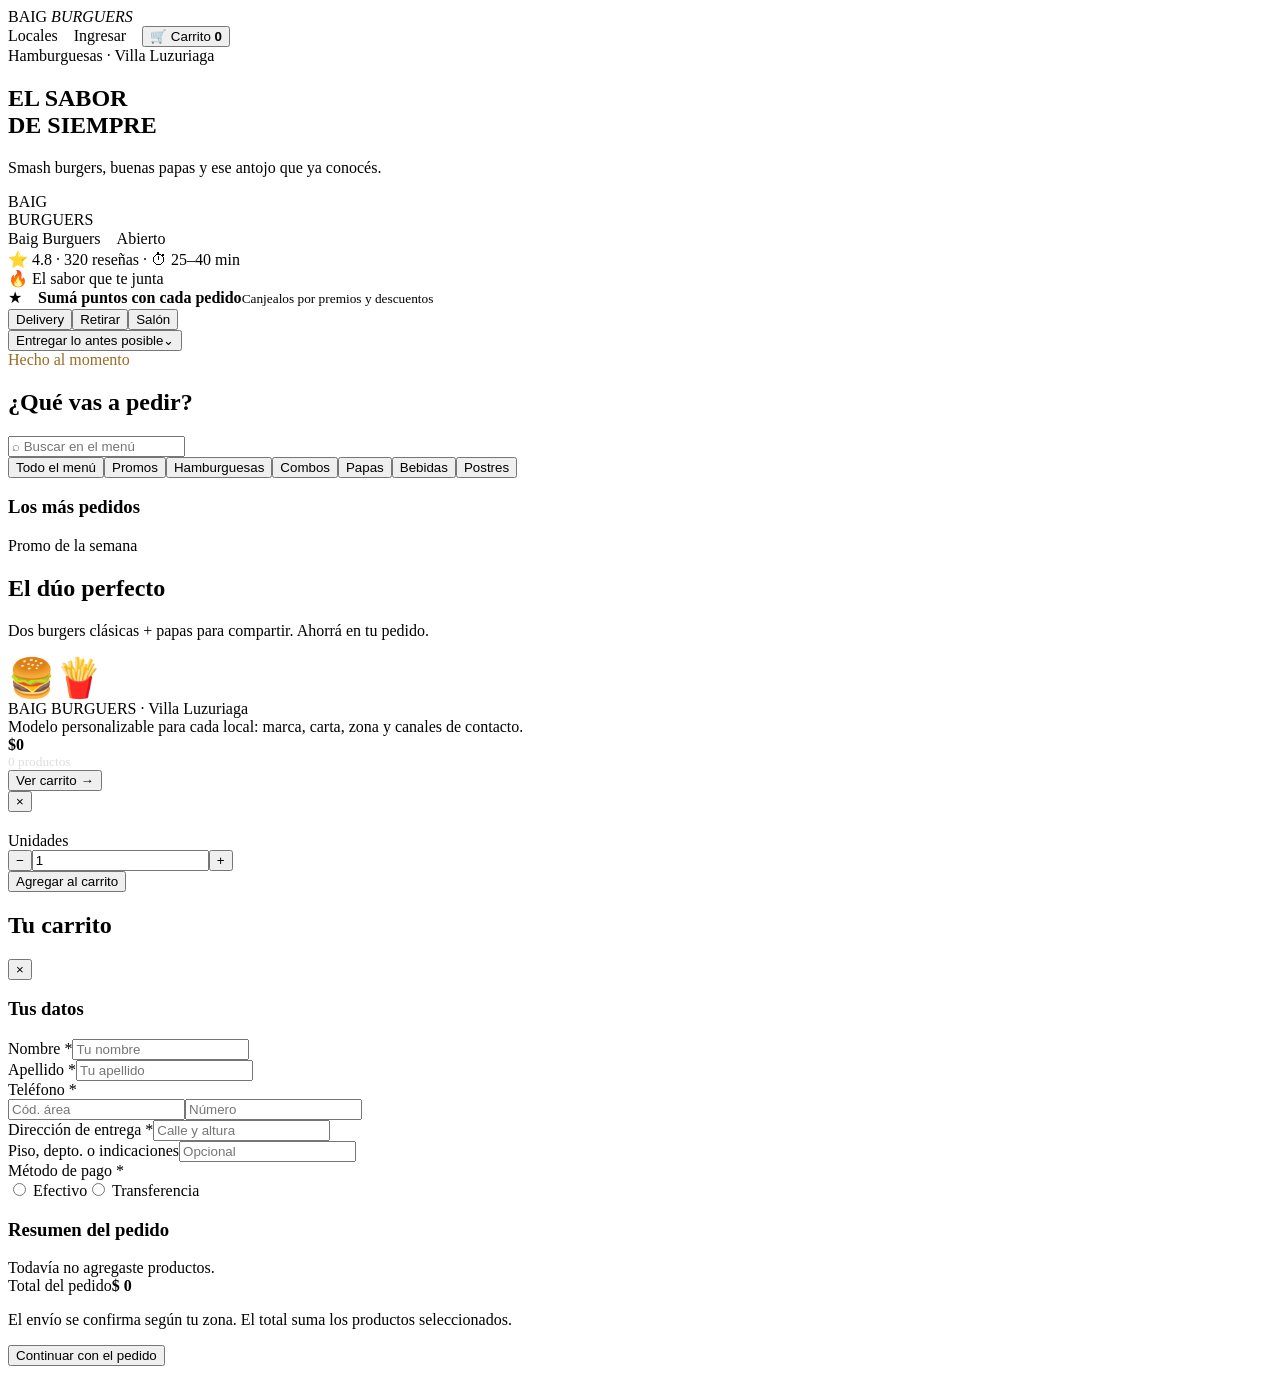
==== docs/index.html @ f7dd4c66 "Rename index.html to docs/index.html" ====
<!doctype html><html lang="es"><head><meta charset="utf-8"><meta name="viewport" content="width=device-width,initial-scale=1"><meta name="theme-color" content="#181611"><meta name="description" content="Pedí hamburguesas, combos y más en Baig Burguers."><title>Baig Burguers | Ped&#237; online</title><link rel="stylesheet" href="styles.css"><script src="java.js" defer></script></head><body><header><div class="logo">BAIG <i>BURGUERS</i></div><div class="headActions"><span>Locales</span>　<span>Ingresar</span>　<button id="cartOpen">🛒 Carrito <b id="headCount">0</b></button></div></header><main class="shell"><section class="banner"><div><div class="eyebrow">Hamburguesas · Villa Luzuriaga</div><h1>EL SABOR<br>DE SIEMPRE</h1><p>Smash burgers, buenas papas y ese antojo que ya conocés.</p></div></section><section class="intro"><div class="identity"><div class="badge">BAIG<br>BURGUERS</div><div><div class="name">Baig Burguers　<span class="open">Abierto</span></div><div class="sub">⭐ 4.8 · 320 reseñas · ⏱ 25–40 min</div><div class="sub">🔥 El sabor que te junta</div></div></div><div class="loyalty">★　<b>Sumá puntos con cada pedido</b><small>Canjealos por premios y descuentos</small></div></section><section class="modes" id="modes"><button class="sel" data-mode="Delivery">Delivery</button><button data-mode="Retirar">Retirar</button><button data-mode="Salón">Salón</button></section><div class="schedule"><button onclick="notice('Podés programar el pedido para más tarde')">Entregar lo antes posible⌄</button></div><section class="title"><div><div class="eyebrow" style="color:#9a6b20">Hecho al momento</div><h2>¿Qué vas a pedir?</h2></div><input class="search" id="q" placeholder="⌕ Buscar en el menú"></section><nav class="chips" id="chips"><button class="sel" data-cat="Todos">Todo el menú</button><button data-cat="Promos">Promos</button><button data-cat="Hamburguesas">Hamburguesas</button><button data-cat="Combos">Combos</button><button data-cat="Papas">Papas</button><button data-cat="Bebidas">Bebidas</button><button data-cat="Postres">Postres</button></nav><h3 id="label">Los más pedidos</h3><section class="grid" id="grid"></section><section class="promo"><div><div class="eyebrow">Promo de la semana</div><h2>El dúo perfecto</h2><p>Dos burgers clásicas + papas para compartir. Ahorrá en tu pedido.</p></div><div style="font-size:38px">🍔🍟</div></section><footer class="foot">BAIG BURGUERS · Villa Luzuriaga<br>Modelo personalizable para cada local: marca, carta, zona y canales de contacto.</footer></main><aside class="cart" id="cart"><div><b id="total">$0</b><small id="count" style="display:block;color:#ddd">0 productos</small></div><button id="cartBarOpen">Ver carrito →</button></aside><div class="productModal" id="productModal"><article class="productDialog" role="dialog" aria-modal="true" aria-labelledby="detailName"><button class="closeProduct" id="closeProduct" type="button" aria-label="Cerrar">×</button><img id="detailPhoto" src="" alt=""><div class="detailCopy"><div class="tag" id="detailTag"></div><h2 id="detailName"></h2><p id="detailDescription"></p><div class="detailPrice" id="detailPrice"></div><div class="fieldTitle">Unidades</div><div class="detailQty"><button id="unitMinus" type="button" aria-label="Restar una unidad">−</button><input type="number" id="unitInput" min="1" step="1" value="1" aria-label="Unidades del producto"><button id="unitPlus" type="button" aria-label="Sumar una unidad">+</button></div><div class="unitTotal" id="unitTotal"></div><button class="addProduct" id="addSelected" type="button">Agregar al carrito</button></div></article></div><div class="modal" id="cartModal"><div class="dialog"><div class="dialogHead"><h2>Tu carrito</h2><button type="button" id="closeCart" aria-label="Cerrar">×</button></div><form id="checkoutForm" class="checkout"><section class="panel"><h3>Tus datos</h3><div class="field"><label for="firstName">Nombre *</label><input id="firstName" autocomplete="given-name" required placeholder="Tu nombre"></div><div class="field"><label for="lastName">Apellido *</label><input id="lastName" autocomplete="family-name" required placeholder="Tu apellido"></div><div class="field"><label>Teléfono *</label><div class="phoneSplit"><input id="area" type="tel" inputmode="tel" required aria-label="Código de área" placeholder="Cód. área"><input id="phone" type="tel" inputmode="tel" required aria-label="Número de teléfono" placeholder="Número"></div></div><div class="field" id="addressBox"><label for="address">Dirección de entrega *</label><input id="address" autocomplete="street-address" required placeholder="Calle y altura"></div><div class="field"><label for="extra">Piso, depto. o indicaciones</label><input id="extra" placeholder="Opcional"></div><div class="fieldTitle">Método de pago *</div><label class="payOption"><input type="radio" name="payment" value="Efectivo" required> Efectivo</label><label class="payOption"><input type="radio" name="payment" value="Transferencia" required> Transferencia</label><div class="aliasTransfer" id="transferAlias" hidden>Alias: <strong>brasas,burguers</strong></div></section><section class="panel"><h3>Resumen del pedido</h3><div id="summary"></div><div id="emptyCart" class="emptyCart">Todavía no agregaste productos.</div><div class="grand"><span>Total del pedido</span><b id="finalTotal">$ 0</b></div><p class="hint">El envío se confirma según tu zona. El total suma los productos seleccionados.</p><button class="submitOrder" type="submit">Continuar con el pedido</button></section></form></div></div><div class="toast" id="toast"></div></body></html>
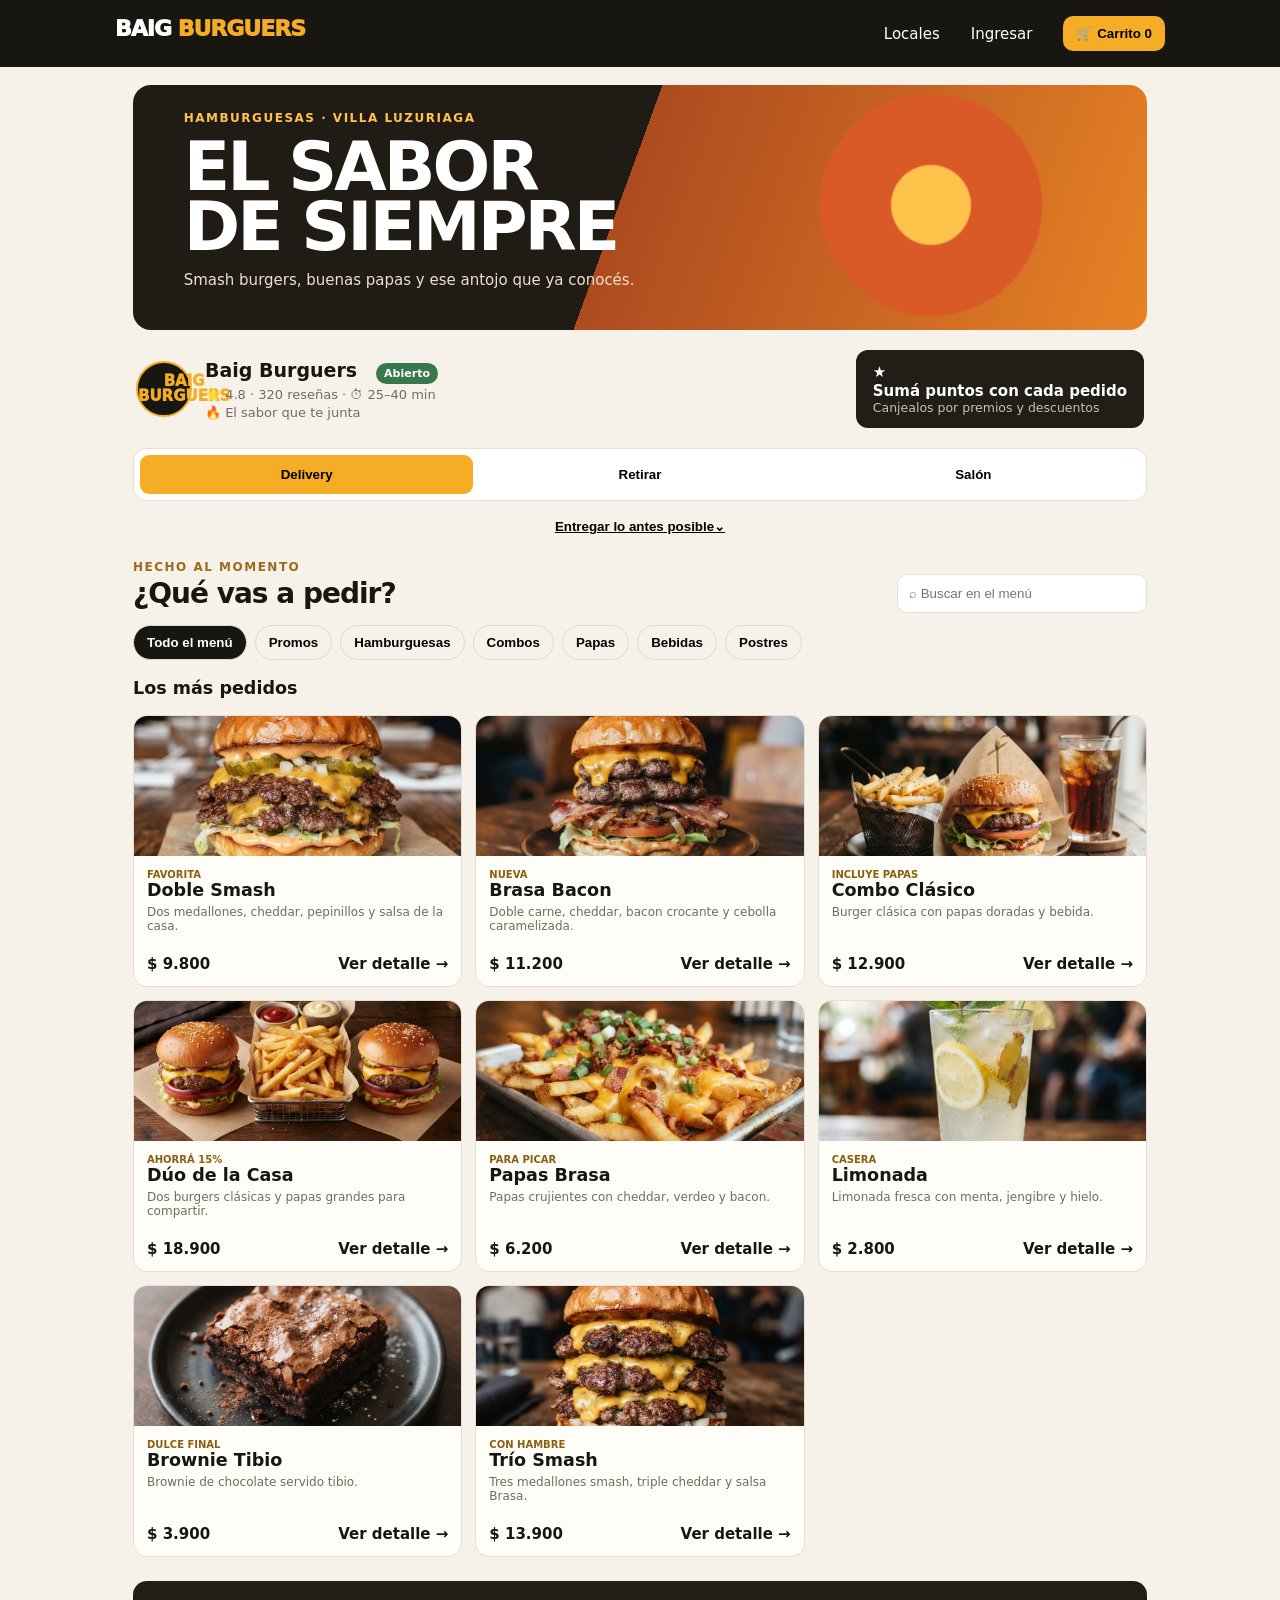
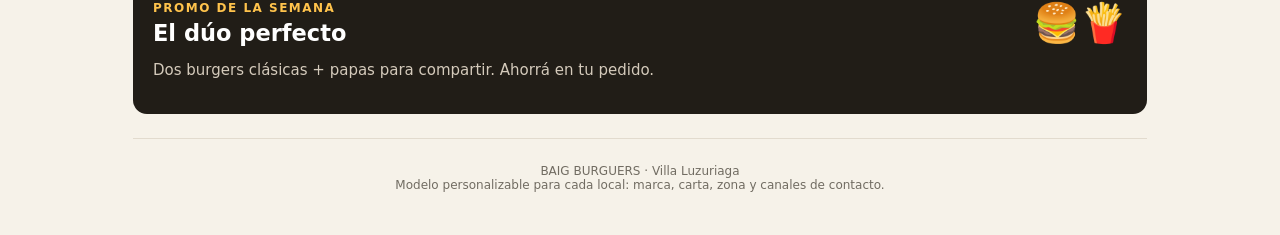
==== commit 079c0a1d: "Add files via upload" ====
--- a/docs/index.html
+++ b/docs/index.html
@@ -1 +1 @@
-<!doctype html><html lang="es"><head><meta charset="utf-8"><meta name="viewport" content="width=device-width,initial-scale=1"><meta name="theme-color" content="#181611"><meta name="description" content="Pedí hamburguesas, combos y más en Baig Burguers."><title>Baig Burguers | Ped&#237; online</title><link rel="stylesheet" href="styles.css"><script src="java.js" defer></script></head><body><header><div class="logo">BAIG <i>BURGUERS</i></div><div class="headActions"><span>Locales</span>　<span>Ingresar</span>　<button id="cartOpen">🛒 Carrito <b id="headCount">0</b></button></div></header><main class="shell"><section class="banner"><div><div class="eyebrow">Hamburguesas · Villa Luzuriaga</div><h1>EL SABOR<br>DE SIEMPRE</h1><p>Smash burgers, buenas papas y ese antojo que ya conocés.</p></div></section><section class="intro"><div class="identity"><div class="badge">BAIG<br>BURGUERS</div><div><div class="name">Baig Burguers　<span class="open">Abierto</span></div><div class="sub">⭐ 4.8 · 320 reseñas · ⏱ 25–40 min</div><div class="sub">🔥 El sabor que te junta</div></div></div><div class="loyalty">★　<b>Sumá puntos con cada pedido</b><small>Canjealos por premios y descuentos</small></div></section><section class="modes" id="modes"><button class="sel" data-mode="Delivery">Delivery</button><button data-mode="Retirar">Retirar</button><button data-mode="Salón">Salón</button></section><div class="schedule"><button onclick="notice('Podés programar el pedido para más tarde')">Entregar lo antes posible⌄</button></div><section class="title"><div><div class="eyebrow" style="color:#9a6b20">Hecho al momento</div><h2>¿Qué vas a pedir?</h2></div><input class="search" id="q" placeholder="⌕ Buscar en el menú"></section><nav class="chips" id="chips"><button class="sel" data-cat="Todos">Todo el menú</button><button data-cat="Promos">Promos</button><button data-cat="Hamburguesas">Hamburguesas</button><button data-cat="Combos">Combos</button><button data-cat="Papas">Papas</button><button data-cat="Bebidas">Bebidas</button><button data-cat="Postres">Postres</button></nav><h3 id="label">Los más pedidos</h3><section class="grid" id="grid"></section><section class="promo"><div><div class="eyebrow">Promo de la semana</div><h2>El dúo perfecto</h2><p>Dos burgers clásicas + papas para compartir. Ahorrá en tu pedido.</p></div><div style="font-size:38px">🍔🍟</div></section><footer class="foot">BAIG BURGUERS · Villa Luzuriaga<br>Modelo personalizable para cada local: marca, carta, zona y canales de contacto.</footer></main><aside class="cart" id="cart"><div><b id="total">$0</b><small id="count" style="display:block;color:#ddd">0 productos</small></div><button id="cartBarOpen">Ver carrito →</button></aside><div class="productModal" id="productModal"><article class="productDialog" role="dialog" aria-modal="true" aria-labelledby="detailName"><button class="closeProduct" id="closeProduct" type="button" aria-label="Cerrar">×</button><img id="detailPhoto" src="" alt=""><div class="detailCopy"><div class="tag" id="detailTag"></div><h2 id="detailName"></h2><p id="detailDescription"></p><div class="detailPrice" id="detailPrice"></div><div class="fieldTitle">Unidades</div><div class="detailQty"><button id="unitMinus" type="button" aria-label="Restar una unidad">−</button><input type="number" id="unitInput" min="1" step="1" value="1" aria-label="Unidades del producto"><button id="unitPlus" type="button" aria-label="Sumar una unidad">+</button></div><div class="unitTotal" id="unitTotal"></div><button class="addProduct" id="addSelected" type="button">Agregar al carrito</button></div></article></div><div class="modal" id="cartModal"><div class="dialog"><div class="dialogHead"><h2>Tu carrito</h2><button type="button" id="closeCart" aria-label="Cerrar">×</button></div><form id="checkoutForm" class="checkout"><section class="panel"><h3>Tus datos</h3><div class="field"><label for="firstName">Nombre *</label><input id="firstName" autocomplete="given-name" required placeholder="Tu nombre"></div><div class="field"><label for="lastName">Apellido *</label><input id="lastName" autocomplete="family-name" required placeholder="Tu apellido"></div><div class="field"><label>Teléfono *</label><div class="phoneSplit"><input id="area" type="tel" inputmode="tel" required aria-label="Código de área" placeholder="Cód. área"><input id="phone" type="tel" inputmode="tel" required aria-label="Número de teléfono" placeholder="Número"></div></div><div class="field" id="addressBox"><label for="address">Dirección de entrega *</label><input id="address" autocomplete="street-address" required placeholder="Calle y altura"></div><div class="field"><label for="extra">Piso, depto. o indicaciones</label><input id="extra" placeholder="Opcional"></div><div class="fieldTitle">Método de pago *</div><label class="payOption"><input type="radio" name="payment" value="Efectivo" required> Efectivo</label><label class="payOption"><input type="radio" name="payment" value="Transferencia" required> Transferencia</label><div class="aliasTransfer" id="transferAlias" hidden>Alias: <strong>brasas,burguers</strong></div></section><section class="panel"><h3>Resumen del pedido</h3><div id="summary"></div><div id="emptyCart" class="emptyCart">Todavía no agregaste productos.</div><div class="grand"><span>Total del pedido</span><b id="finalTotal">$ 0</b></div><p class="hint">El envío se confirma según tu zona. El total suma los productos seleccionados.</p><button class="submitOrder" type="submit">Continuar con el pedido</button></section></form></div></div><div class="toast" id="toast"></div></body></html>
+<!doctype html><html lang="es"><head><meta charset="utf-8"><meta name="viewport" content="width=device-width,initial-scale=1"><meta name="theme-color" content="#181611"><meta name="description" content="Pedí hamburguesas, combos y más en Baig Burguers."><title>Baig Burguers | Ped&#237; online</title><link rel="stylesheet" href="styles.css"><script src="java.js" defer></script></head><body><header><div class="logo">BAIG <i>BURGUERS</i></div><div class="headActions"><span>Locales</span>　<span>Ingresar</span>　<button id="cartOpen">🛒 Carrito <b id="headCount">0</b></button></div></header><main class="shell"><section class="banner"><div><div class="eyebrow">Hamburguesas · Villa Luzuriaga</div><h1>EL SABOR<br>DE SIEMPRE</h1><p>Smash burgers, buenas papas y ese antojo que ya conocés.</p></div></section><section class="intro"><div class="identity"><div class="badge">BAIG<br>BURGUERS</div><div><div class="name">Baig Burguers　<span class="open">Abierto</span></div><div class="sub">⭐ 4.8 · 320 reseñas · ⏱ 25–40 min</div><div class="sub">🔥 El sabor que te junta</div></div></div><div class="loyalty">★　<b>Sumá puntos con cada pedido</b><small>Canjealos por premios y descuentos</small></div></section><section class="modes" id="modes"><button class="sel" data-mode="Delivery">Delivery</button><button data-mode="Retirar">Retirar</button><button data-mode="Salón">Salón</button></section><div class="schedule"><button onclick="notice('Podés programar el pedido para más tarde')">Entregar lo antes posible⌄</button></div><section class="title"><div><div class="eyebrow" style="color:#9a6b20">Hecho al momento</div><h2>¿Qué vas a pedir?</h2></div><input class="search" id="q" placeholder="⌕ Buscar en el menú"></section><nav class="chips" id="chips"><button class="sel" data-cat="Todos">Todo el menú</button><button data-cat="Promos">Promos</button><button data-cat="Hamburguesas">Hamburguesas</button><button data-cat="Combos">Combos</button><button data-cat="Papas">Papas</button><button data-cat="Bebidas">Bebidas</button><button data-cat="Postres">Postres</button></nav><h3 id="label">Los más pedidos</h3><section class="grid" id="grid"></section><section class="promo"><div><div class="eyebrow">Promo de la semana</div><h2>El dúo perfecto</h2><p>Dos burgers clásicas + papas para compartir. Ahorrá en tu pedido.</p></div><div style="font-size:38px">🍔🍟</div></section><footer class="foot">BAIG BURGUERS · Villa Luzuriaga<br>Modelo personalizable para cada local: marca, carta, zona y canales de contacto.</footer></main><aside class="cart" id="cart"><div><b id="total">$0</b><small id="count" style="display:block;color:#ddd">0 productos</small></div><button id="cartBarOpen">Ver carrito →</button></aside><div class="productModal" id="productModal"><article class="productDialog" role="dialog" aria-modal="true" aria-labelledby="detailName"><button class="closeProduct" id="closeProduct" type="button" aria-label="Cerrar">×</button><img id="detailPhoto" src="" alt=""><div class="detailCopy"><div class="tag" id="detailTag"></div><h2 id="detailName"></h2><p id="detailDescription"></p><div class="detailPrice" id="detailPrice"></div><div class="fieldTitle">Unidades</div><div class="detailQty"><button id="unitMinus" type="button" aria-label="Restar una unidad">−</button><input type="number" id="unitInput" min="1" step="1" value="1" aria-label="Unidades del producto"><button id="unitPlus" type="button" aria-label="Sumar una unidad">+</button></div><div class="unitTotal" id="unitTotal"></div><button class="addProduct" id="addSelected" type="button">Agregar al carrito</button></div></article></div><div class="modal" id="cartModal"><div class="dialog"><div class="dialogHead"><h2>Tu carrito</h2><button type="button" id="closeCart" aria-label="Cerrar">×</button></div><form id="checkoutForm" class="checkout"><section class="panel"><h3>Tus datos</h3><div class="field"><label for="firstName">Nombre *</label><input id="firstName" autocomplete="given-name" required placeholder="Tu nombre"></div><div class="field"><label for="lastName">Apellido *</label><input id="lastName" autocomplete="family-name" required placeholder="Tu apellido"></div><div class="field"><label>Teléfono *</label><div class="phoneSplit"><input id="area" type="tel" inputmode="tel" required aria-label="Código de área" placeholder="Cód. área"><input id="phone" type="tel" inputmode="tel" required aria-label="Número de teléfono" placeholder="Número"></div></div><div class="field" id="addressBox"><label for="address">Dirección de entrega *</label><input id="address" autocomplete="street-address" required placeholder="Calle y altura"></div><div class="field"><label for="extra">Piso, depto. o indicaciones</label><input id="extra" placeholder="Opcional"></div><div class="fieldTitle">Método de pago *</div><label class="payOption"><input type="radio" name="payment" value="Efectivo" required> Efectivo</label><label class="payOption"><input type="radio" name="payment" value="Transferencia" required> Transferencia</label><div class="aliasTransfer" id="transferAlias" hidden>Alias: <strong>brasas,burguers</strong></div></section><section class="panel"><h3>Resumen del pedido</h3><div id="summary"></div><div id="emptyCart" class="emptyCart">Todavía no agregaste productos.</div><div class="grand"><span>Total del pedido</span><b id="finalTotal">$ 0</b></div><p class="hint">El envío se confirma según tu zona. El total suma los productos seleccionados.</p><button class="submitOrder" type="submit">Continuar con el pedido</button></section></form></div></div><div class="toast" id="toast"></div></body></html>
--- a/docs/styles.css
+++ b/docs/styles.css
@@ -0,0 +1,3 @@
+
+:root{--y:#f5ad25;--ink:#181611;--bg:#f6f2e9;--mut:#716c62}*{box-sizing:border-box}body{margin:0;background:var(--bg);color:var(--ink);font:15px system-ui, sans-serif}header{background:var(--ink);color:white;padding:16px max(calc((100vw - 1050px)/2),20px);display:flex;justify-content:space-between;position:sticky;top:0;z-index:1000;isolation:isolate}.logo{font-weight:1000;font-size:22px;letter-spacing:-1px}.logo i{color:var(--y);font-style:normal}.shell{max-width:1050px;margin:auto;padding:18px}.banner{height:245px;border-radius:18px;background:linear-gradient(110deg,#211b15 0 48%,#ad4b20 48%,#e78325);color:white;padding:36px 5%;position:relative;overflow:hidden;display:flex;align-items:center}.banner:after{content:"";position:absolute;right:7%;top:-40px;width:290px;height:320px;border-radius:50%;background:radial-gradient(circle,#ffc34c 0 18%,#d95a26 19% 51%,transparent 52%)}.banner div{z-index:1}.eyebrow{color:#ffc34c;font-weight:850;letter-spacing:1.5px;font-size:12px;text-transform:uppercase}.banner h1{font-size:clamp(42px,7vw,68px);line-height:.88;letter-spacing:-3px;margin:12px 0}.banner p{color:#eee0cd}.intro{display:flex;align-items:center;justify-content:space-between;gap:14px;padding:20px 3px}.identity{display:flex;align-items:center;gap:13px}.badge{width:56px;height:56px;border-radius:50%;background:var(--ink);border:2px solid var(--y);display:grid;place-items:center;color:var(--y);font-weight:950;text-align:center;line-height:1}.name{font-weight:900;font-size:19px}.open{background:#39784c;color:white;border-radius:30px;padding:4px 8px;font-size:11px}.sub{font-size:13px;color:var(--mut);margin-top:3px}.loyalty{background:#211d17;color:white;border-radius:12px;padding:13px 17px}.loyalty b,.loyalty small{display:block}.loyalty small{color:#c9c0b2}.modes{display:flex;background:white;border-radius:13px;padding:6px;border:1px solid #e6dfd2;margin:0 auto 17px}.modes button{flex:1;padding:12px;border:0;background:transparent;border-radius:9px;font-weight:800}.modes .sel{background:var(--y)}.schedule{text-align:center;color:var(--mut);font-size:13px}.schedule button{background:none;border:0;text-decoration:underline;font-weight:700}.title{display:flex;justify-content:space-between;align-items:end;margin:25px 0 12px}.title h2{margin:3px 0;font-size:28px;letter-spacing:-1px}.search{padding:11px;border:1px solid #e6dfd2;border-radius:10px;width:250px}.chips{display:flex;gap:8px;overflow:auto;margin-bottom:15px}.chips button{white-space:nowrap;background:none;border:1px solid #e2dbce;border-radius:30px;padding:9px 13px;font-weight:750}.chips .sel{background:var(--ink);color:white}.grid{display:grid;grid-template-columns:repeat(3,1fr);gap:13px}.card{background:#fffdf8;border:1px solid #e6dfd2;border-radius:14px;overflow:hidden}.pic{height:140px;background:radial-gradient(circle at 50% 55%,#d79b42 0 20%,#66351b 21% 30%,#e1b966 31% 39%,#277447 40% 42%,#e6bd67 43% 50%,#75421c 51% 62%,#dcc9ab 63%)}.body{padding:13px}.body h3{margin:0 0 5px}.body p{min-height:36px;margin:0 0 14px;color:var(--mut);font-size:12px}.bottom{display:flex;justify-content:space-between;align-items:center;font-weight:900}.bottom button{background:var(--y);border:0;border-radius:9px;width:35px;height:35px;font-size:21px}.tag{font-size:10px;font-weight:900;color:#8b5e0e}.promo{background:#211d17;color:white;padding:20px;border-radius:14px;margin:24px 0;display:flex;justify-content:space-between}.promo h2{margin:5px 0}.promo p{color:#d4cabb}.cart{display:none;position:fixed;bottom:16px;left:50%;transform:translateX(-50%);width:min(650px,94vw);border-radius:14px;background:#211d17;color:white;padding:12px 15px;justify-content:space-between;align-items:center;box-shadow:0 8px 30px #0005}.cart.show{display:flex}.cart button{background:var(--y);border:0;border-radius:9px;padding:12px;font-weight:900}.foot{text-align:center;color:var(--mut);padding:25px;border-top:1px solid #e2dbce;font-size:12px}.toast{position:fixed;bottom:85px;left:50%;transform:translateX(-50%);background:#211d17;color:white;padding:12px 18px;border-radius:10px;display:none}.toast.show{display:block}.aliasTransfer{background:#fff6df;border:1px solid #f5ad25;color:#32250d;font-size:13px;padding:11px;border-radius:9px;margin-top:5px}.aliasTransfer strong{letter-spacing:.3px}@media(max-width:680px){header{padding:13px 16px}.shell{padding:12px}.banner{height:200px;padding:24px}.banner h1{font-size:44px}.banner:after{right:-6%;width:220px}.intro{flex-wrap:wrap}.loyalty{width:100%}.title{display:block}.search{width:100%;margin-top:10px}.grid{grid-template-columns:repeat(2,1fr);gap:8px}.pic{height:115px}.body{padding:10px}.body h3{font-size:14px}.body p{font-size:11px}.promo{padding:15px}}@media(max-width:380px){.grid{grid-template-columns:1fr}.pic{height:160px}}
+.pic img{width:100%;height:100%;display:block;object-fit:cover}.headActions{display:flex;align-items:center;gap:8px}.headActions button,.cart button{border:0;border-radius:10px;background:var(--y);padding:10px 13px;font-weight:900}.cart{cursor:pointer}.modal{position:fixed;inset:0;z-index:20;background:#100e0dcc;display:none;justify-content:center;align-items:flex-start;overflow:auto;padding:18px}.modal.show{display:flex}.dialog{width:min(780px,100%);background:var(--bg);border-radius:16px;overflow:hidden}.dialogHead{background:#211d17;color:white;padding:14px 18px;display:flex;justify-content:space-between;align-items:center}.dialogHead h2{margin:0}.dialogHead button{background:#ffffff22;color:white;border:0;border-radius:50%;width:34px;height:34px;font-size:21px}.checkout{display:grid;grid-template-columns:1fr 1fr;gap:14px;padding:16px}.panel{background:#fffdf8;border:1px solid #e6dfd2;border-radius:12px;padding:15px}.panel h3{margin:0 0 12px}.field{margin:0 0 11px}.field label,.fieldTitle{display:block;font-size:12px;font-weight:800;margin-bottom:5px}.field input{width:100%;padding:10px;border:1px solid #d9d1c3;border-radius:8px}.phoneSplit{display:grid;grid-template-columns:95px 1fr;gap:8px}.payOption{display:flex;align-items:center;gap:9px;border:1px solid #e6dfd2;border-radius:9px;padding:10px;margin:7px 0}.payOption:has(input:checked){border:2px solid var(--y);background:#fff6df}.summaryRow{display:flex;justify-content:space-between;gap:8px;border-bottom:1px solid #e6dfd2;padding:9px 0;font-size:13px}.summaryRow button{border:0;border-radius:6px;padding:4px 8px}.summaryRow{display:grid;grid-template-columns:1fr auto;gap:8px}.rowActions{grid-column:1/-1;display:flex;justify-content:flex-end;gap:6px}.summaryRow [data-delete]{background:#fbe3dd;color:#983b29;padding:6px 10px;font-size:12px}.grand{display:flex;justify-content:space-between;border-top:1px solid #ddd;padding-top:12px;font-weight:950;font-size:18px;margin-top:10px}.hint{font-size:11px;color:var(--mut);line-height:1.4}.submitOrder{width:100%;padding:12px;background:var(--y);border:0;border-radius:9px;font-weight:900;margin-top:12px}.emptyCart{padding:20px;color:var(--mut)}.aliasTransfer{background:#fff6df;border:1px solid #f5ad25;color:#32250d;font-size:13px;padding:11px;border-radius:9px;margin-top:5px}.aliasTransfer strong{letter-spacing:.3px}@media(max-width:680px){.checkout{grid-template-columns:1fr;padding:10px}.modal{padding:7px}.headActions>span{display:none}}button{transform-origin:center;transition:filter .15s ease,transform .15s ease}button:hover{filter:brightness(1.04)}button:active{transform:scale(.96)}@keyframes clickPop{0%{transform:scale(1)}35%{transform:scale(.94)}70%{transform:scale(1.04)}100%{transform:scale(1)}}button.click-pop{animation:clickPop .24s cubic-bezier(.2,.8,.2,1)}@media(prefers-reduced-motion:reduce){button{transition:none}button.click-pop{animation:none}}.productCard{cursor:pointer;transition:transform .18s ease,box-shadow .18s ease}.productCard:hover{transform:translateY(-3px);box-shadow:0 10px 28px #0002}.productCard:focus-visible{outline:3px solid var(--y);outline-offset:3px}.productModal{position:fixed;inset:0;z-index:30;background:#100e0dcc;display:none;align-items:center;justify-content:center;padding:16px}.productModal.show{display:flex}.productDialog{position:relative;width:min(760px,100%);display:grid;grid-template-columns:1fr 1fr;background:#fffdf8;border-radius:18px;overflow:hidden;box-shadow:0 22px 70px #0006}.productDialog>img{width:100%;height:100%;min-height:360px;object-fit:cover;background:#ddd}.detailCopy{padding:28px 24px;align-self:center}.detailCopy h2{margin:8px 0;font-size:27px}.detailCopy p{color:var(--mut);line-height:1.55}.detailPrice{font-size:21px;font-weight:950;margin:18px 0}.detailQty{display:flex;align-items:center;gap:9px;margin:14px 0}.detailQty button{border:0;border-radius:8px;background:#eee7d9;width:38px;height:38px;font-size:20px;font-weight:900}.detailQty input{width:78px;text-align:center;padding:9px;border:1px solid #d9d1c3;border-radius:8px}.unitTotal{font-size:13px;color:var(--mut);margin-bottom:13px}.addProduct{width:100%;padding:13px;background:var(--y);border:0;border-radius:10px;font-weight:950}.closeProduct{position:absolute;right:12px;top:12px;z-index:1;border:0;border-radius:50%;width:38px;height:38px;background:#181611d9;color:white;font-size:23px}@media(max-width:620px){.productDialog{grid-template-columns:1fr;max-height:94vh;overflow:auto}.productDialog>img{height:250px;min-height:0}.detailCopy{padding:20px}.detailCopy h2{font-size:23px}}@media(max-width:480px){header{padding:11px 12px}.logo{font-size:19px}.headActions{gap:4px}.headActions button{padding:9px 10px;font-size:12px}.shell{padding:10px}.banner{height:182px;padding:19px;border-radius:14px}.banner h1{font-size:clamp(36px,11vw,44px);letter-spacing:-2px}.banner p{font-size:13px;max-width:225px}.banner:after{right:-18%;width:190px;height:250px}.intro{padding:16px 2px;gap:10px}.identity{gap:9px}.badge{width:48px;height:48px;font-size:11px}.name{font-size:16px}.loyalty{padding:11px 12px;font-size:13px}.modes button{padding:10px 5px;font-size:13px}.title h2{font-size:25px}.grid{gap:8px}.pic{height:clamp(100px,30vw,135px)}.body{padding:9px}.body h3{font-size:13px}.body p{min-height:44px;font-size:10px;line-height:1.35}.bottom{font-size:12px;gap:4px}.bottom button{width:31px;height:31px}.cart{bottom:8px;padding:10px 12px;width:calc(100vw - 20px)}.modal{padding:5px}.dialog{border-radius:12px}.dialogHead{padding:12px 14px}.panel{padding:12px}.phoneSplit{grid-template-columns:86px 1fr}.productModal{padding:8px}.productDialog>img{height:min(42vh,250px)}.detailCopy{padding:16px}.detailCopy p{font-size:14px}}@media(max-width:360px){.grid{grid-template-columns:1fr}.pic{height:175px}.body p{min-height:0}.headActions button{font-size:11px}}
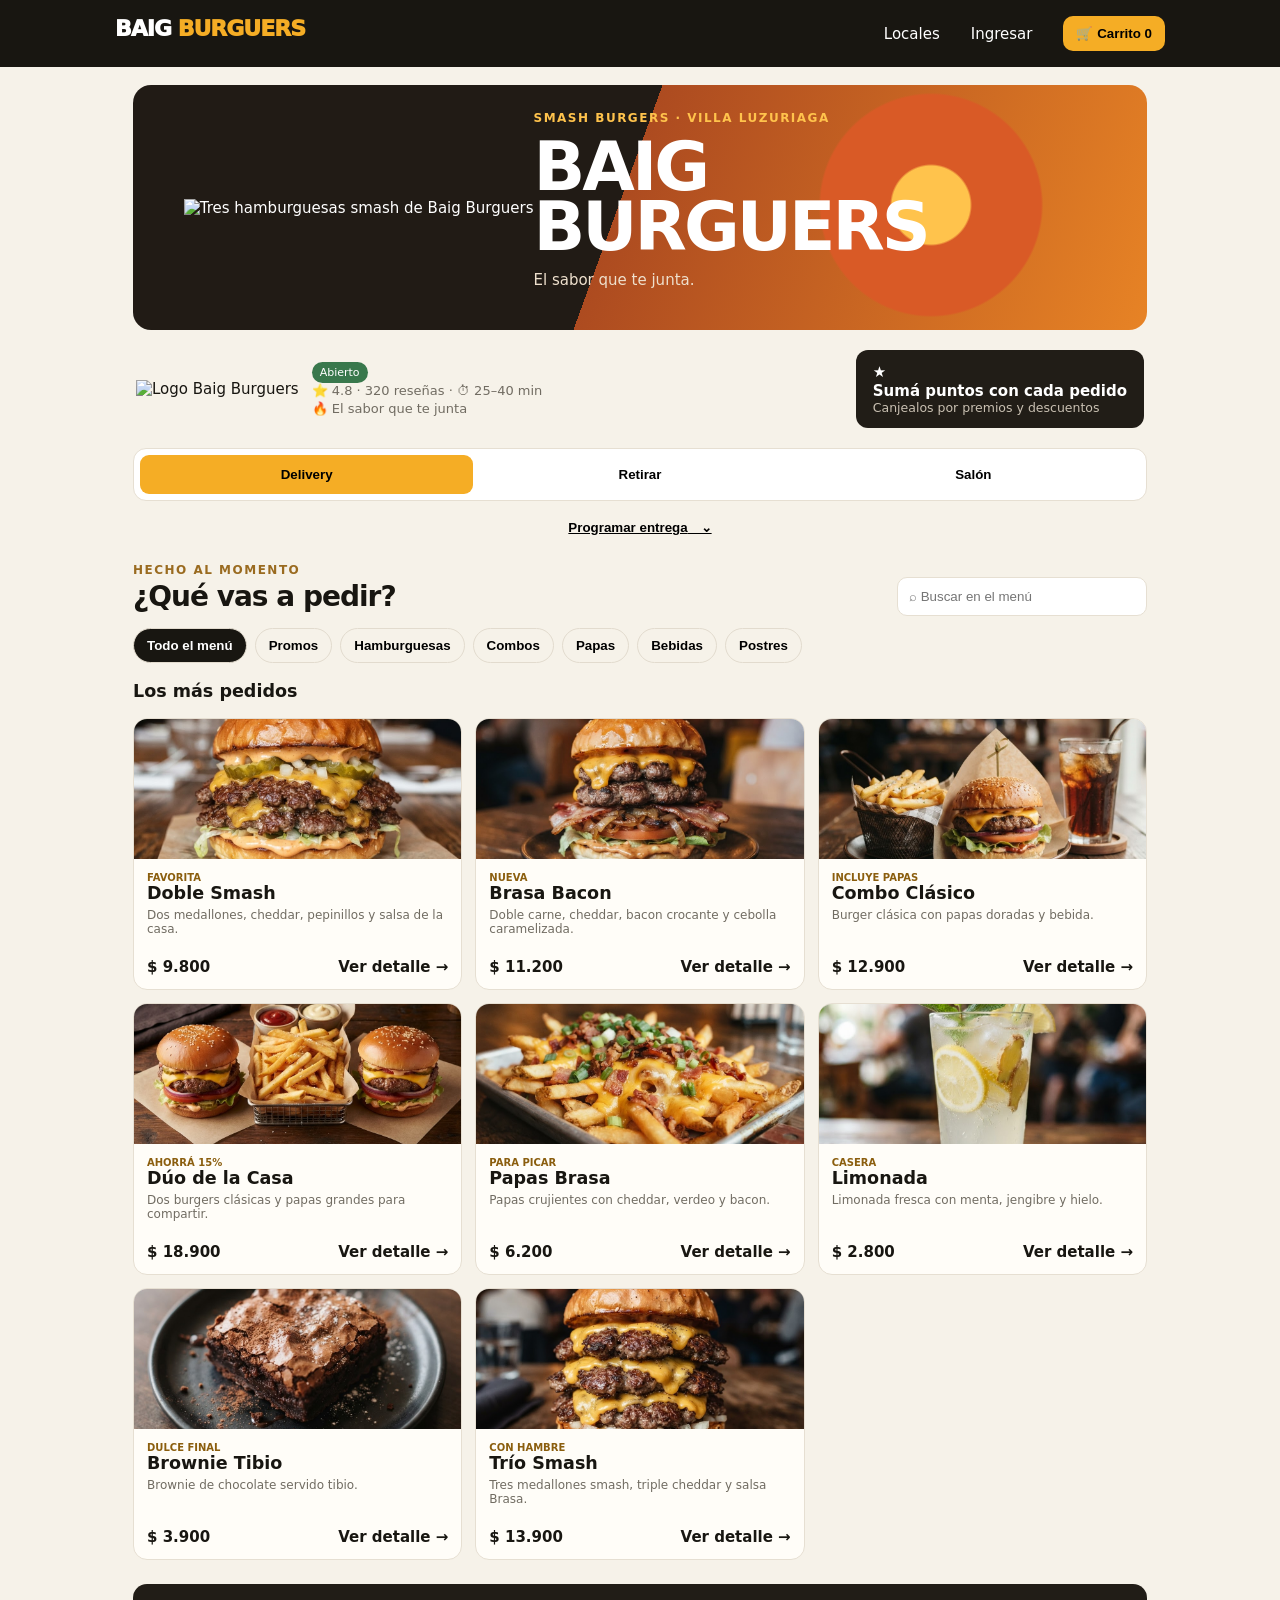
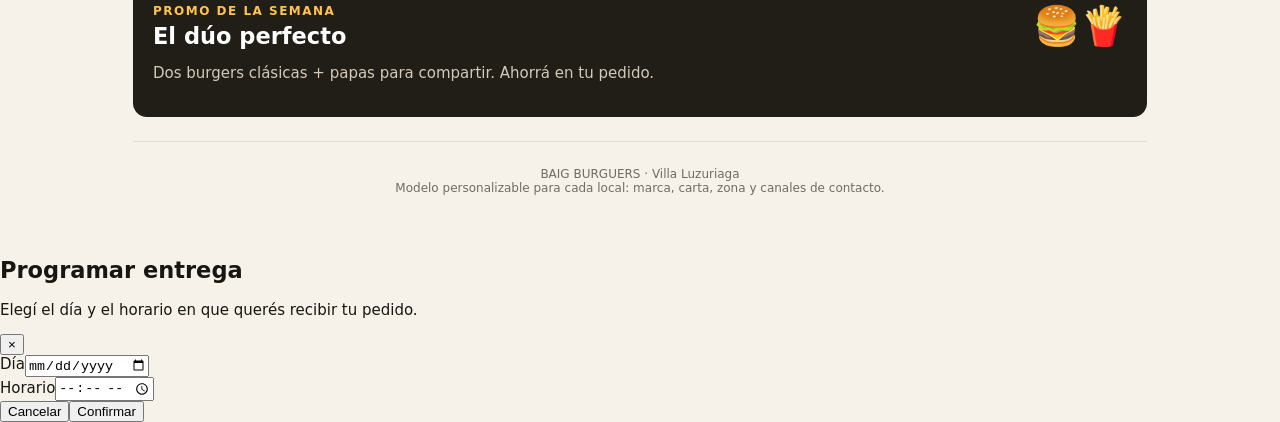
==== commit 4ea7d9a0: "Add files via upload" ====
--- a/docs/index.html
+++ b/docs/index.html
@@ -1 +1 @@
-<!doctype html><html lang="es"><head><meta charset="utf-8"><meta name="viewport" content="width=device-width,initial-scale=1"><meta name="theme-color" content="#181611"><meta name="description" content="Pedí hamburguesas, combos y más en Baig Burguers."><title>Baig Burguers | Ped&#237; online</title><link rel="stylesheet" href="styles.css"><script src="java.js" defer></script></head><body><header><div class="logo">BAIG <i>BURGUERS</i></div><div class="headActions"><span>Locales</span>　<span>Ingresar</span>　<button id="cartOpen">🛒 Carrito <b id="headCount">0</b></button></div></header><main class="shell"><section class="banner"><div><div class="eyebrow">Hamburguesas · Villa Luzuriaga</div><h1>EL SABOR<br>DE SIEMPRE</h1><p>Smash burgers, buenas papas y ese antojo que ya conocés.</p></div></section><section class="intro"><div class="identity"><div class="badge">BAIG<br>BURGUERS</div><div><div class="name">Baig Burguers　<span class="open">Abierto</span></div><div class="sub">⭐ 4.8 · 320 reseñas · ⏱ 25–40 min</div><div class="sub">🔥 El sabor que te junta</div></div></div><div class="loyalty">★　<b>Sumá puntos con cada pedido</b><small>Canjealos por premios y descuentos</small></div></section><section class="modes" id="modes"><button class="sel" data-mode="Delivery">Delivery</button><button data-mode="Retirar">Retirar</button><button data-mode="Salón">Salón</button></section><div class="schedule"><button onclick="notice('Podés programar el pedido para más tarde')">Entregar lo antes posible⌄</button></div><section class="title"><div><div class="eyebrow" style="color:#9a6b20">Hecho al momento</div><h2>¿Qué vas a pedir?</h2></div><input class="search" id="q" placeholder="⌕ Buscar en el menú"></section><nav class="chips" id="chips"><button class="sel" data-cat="Todos">Todo el menú</button><button data-cat="Promos">Promos</button><button data-cat="Hamburguesas">Hamburguesas</button><button data-cat="Combos">Combos</button><button data-cat="Papas">Papas</button><button data-cat="Bebidas">Bebidas</button><button data-cat="Postres">Postres</button></nav><h3 id="label">Los más pedidos</h3><section class="grid" id="grid"></section><section class="promo"><div><div class="eyebrow">Promo de la semana</div><h2>El dúo perfecto</h2><p>Dos burgers clásicas + papas para compartir. Ahorrá en tu pedido.</p></div><div style="font-size:38px">🍔🍟</div></section><footer class="foot">BAIG BURGUERS · Villa Luzuriaga<br>Modelo personalizable para cada local: marca, carta, zona y canales de contacto.</footer></main><aside class="cart" id="cart"><div><b id="total">$0</b><small id="count" style="display:block;color:#ddd">0 productos</small></div><button id="cartBarOpen">Ver carrito →</button></aside><div class="productModal" id="productModal"><article class="productDialog" role="dialog" aria-modal="true" aria-labelledby="detailName"><button class="closeProduct" id="closeProduct" type="button" aria-label="Cerrar">×</button><img id="detailPhoto" src="" alt=""><div class="detailCopy"><div class="tag" id="detailTag"></div><h2 id="detailName"></h2><p id="detailDescription"></p><div class="detailPrice" id="detailPrice"></div><div class="fieldTitle">Unidades</div><div class="detailQty"><button id="unitMinus" type="button" aria-label="Restar una unidad">−</button><input type="number" id="unitInput" min="1" step="1" value="1" aria-label="Unidades del producto"><button id="unitPlus" type="button" aria-label="Sumar una unidad">+</button></div><div class="unitTotal" id="unitTotal"></div><button class="addProduct" id="addSelected" type="button">Agregar al carrito</button></div></article></div><div class="modal" id="cartModal"><div class="dialog"><div class="dialogHead"><h2>Tu carrito</h2><button type="button" id="closeCart" aria-label="Cerrar">×</button></div><form id="checkoutForm" class="checkout"><section class="panel"><h3>Tus datos</h3><div class="field"><label for="firstName">Nombre *</label><input id="firstName" autocomplete="given-name" required placeholder="Tu nombre"></div><div class="field"><label for="lastName">Apellido *</label><input id="lastName" autocomplete="family-name" required placeholder="Tu apellido"></div><div class="field"><label>Teléfono *</label><div class="phoneSplit"><input id="area" type="tel" inputmode="tel" required aria-label="Código de área" placeholder="Cód. área"><input id="phone" type="tel" inputmode="tel" required aria-label="Número de teléfono" placeholder="Número"></div></div><div class="field" id="addressBox"><label for="address">Dirección de entrega *</label><input id="address" autocomplete="street-address" required placeholder="Calle y altura"></div><div class="field"><label for="extra">Piso, depto. o indicaciones</label><input id="extra" placeholder="Opcional"></div><div class="fieldTitle">Método de pago *</div><label class="payOption"><input type="radio" name="payment" value="Efectivo" required> Efectivo</label><label class="payOption"><input type="radio" name="payment" value="Transferencia" required> Transferencia</label><div class="aliasTransfer" id="transferAlias" hidden>Alias: <strong>brasas,burguers</strong></div></section><section class="panel"><h3>Resumen del pedido</h3><div id="summary"></div><div id="emptyCart" class="emptyCart">Todavía no agregaste productos.</div><div class="grand"><span>Total del pedido</span><b id="finalTotal">$ 0</b></div><p class="hint">El envío se confirma según tu zona. El total suma los productos seleccionados.</p><button class="submitOrder" type="submit">Continuar con el pedido</button></section></form></div></div><div class="toast" id="toast"></div></body></html>+<!doctype html><html lang="es"><head><meta charset="utf-8"><meta name="viewport" content="width=device-width,initial-scale=1"><meta name="theme-color" content="#181611"><meta name="description" content="Pedí hamburguesas, combos y más en Baig Burguers."><title>Baig Burguers | Ped&#237; online</title><link rel="stylesheet" href="styles.css"><script src="java.js" defer></script></head><body><header><div class="logo"><img src="burguers/logo-mark.png" alt="" aria-hidden="true"><span>BAIG <i>BURGUERS</i></span></div><div class="headActions"><span>Locales</span>　<span>Ingresar</span>　<button id="cartOpen">🛒 Carrito <b id="headCount">0</b></button></div></header><main class="shell"><section class="banner"><img class="bannerPhoto" src="burguers/banner-baig.jpg" alt="Tres hamburguesas smash de Baig Burguers" fetchpriority="high"><div class="bannerCopy"><div class="eyebrow">SMASH BURGERS · VILLA LUZURIAGA</div><h1>BAIG<br>BURGUERS</h1><p>El sabor que te junta.</p></div></section><section class="intro"><div class="identity"><img class="identityLogo" src="burguers/logo-baig-burguers-transparente.png" alt="Logo Baig Burguers"><div class="identityInfo"><div><span class="open">Abierto</span></div><div class="sub">⭐ 4.8 · 320 reseñas · ⏱ 25–40 min</div><div class="sub">🔥 El sabor que te junta</div></div></div><div class="loyalty">★　<b>Sumá puntos con cada pedido</b><small>Canjealos por premios y descuentos</small></div></section><section class="modes" id="modes"><button class="sel" data-mode="Delivery">Delivery</button><button data-mode="Retirar">Retirar</button><button data-mode="Salón">Salón</button></section><div class="schedule"><button id="scheduleOpen" type="button"><span id="scheduleButtonLabel">Programar entrega</span>　⌄</button></div><section class="title"><div><div class="eyebrow" style="color:#9a6b20">Hecho al momento</div><h2>¿Qué vas a pedir?</h2></div><input class="search" id="q" placeholder="⌕ Buscar en el menú"></section><nav class="chips" id="chips"><button class="sel" data-cat="Todos">Todo el menú</button><button data-cat="Promos">Promos</button><button data-cat="Hamburguesas">Hamburguesas</button><button data-cat="Combos">Combos</button><button data-cat="Papas">Papas</button><button data-cat="Bebidas">Bebidas</button><button data-cat="Postres">Postres</button></nav><h3 id="label">Los más pedidos</h3><section class="grid" id="grid"></section><section class="promo"><div><div class="eyebrow">Promo de la semana</div><h2>El dúo perfecto</h2><p>Dos burgers clásicas + papas para compartir. Ahorrá en tu pedido.</p></div><div style="font-size:38px">🍔🍟</div></section><footer class="foot">BAIG BURGUERS · Villa Luzuriaga<br>Modelo personalizable para cada local: marca, carta, zona y canales de contacto.</footer></main><aside class="cart" id="cart"><div><b id="total">$0</b><small id="count" style="display:block;color:#ddd">0 productos</small></div><button id="cartBarOpen">Ver carrito →</button></aside><div class="productModal" id="productModal"><article class="productDialog" role="dialog" aria-modal="true" aria-labelledby="detailName"><button class="closeProduct" id="closeProduct" type="button" aria-label="Cerrar">×</button><img id="detailPhoto" src="" alt=""><div class="detailCopy"><div class="tag" id="detailTag"></div><h2 id="detailName"></h2><p id="detailDescription"></p><div class="detailPrice" id="detailPrice"></div><div class="fieldTitle">Unidades</div><div class="detailQty"><button id="unitMinus" type="button" aria-label="Restar una unidad">−</button><input type="number" id="unitInput" min="1" step="1" value="1" aria-label="Unidades del producto"><button id="unitPlus" type="button" aria-label="Sumar una unidad">+</button></div><div class="unitTotal" id="unitTotal"></div><button class="addProduct" id="addSelected" type="button">Agregar al carrito</button></div></article></div><div class="modal" id="cartModal"><div class="dialog"><div class="dialogHead"><h2>Tu carrito</h2><button type="button" id="closeCart" aria-label="Cerrar">×</button></div><form id="checkoutForm" class="checkout"><section class="panel"><h3>Tus datos</h3><div class="field"><label for="firstName">Nombre *</label><input id="firstName" autocomplete="given-name" required placeholder="Tu nombre"></div><div class="field"><label for="lastName">Apellido *</label><input id="lastName" autocomplete="family-name" required placeholder="Tu apellido"></div><div class="field"><label>Teléfono *</label><div class="phoneSplit"><input id="area" type="tel" inputmode="tel" required aria-label="Código de área" placeholder="Cód. área"><input id="phone" type="tel" inputmode="tel" required aria-label="Número de teléfono" placeholder="Número"></div></div><div class="field" id="addressBox"><label for="address">Dirección de entrega *</label><input id="address" autocomplete="street-address" required placeholder="Calle y altura"></div><div class="field"><label for="extra">Piso, depto. o indicaciones</label><input id="extra" placeholder="Opcional"></div><div class="fieldTitle">Método de pago *</div><label class="payOption"><input type="radio" name="payment" value="Efectivo" required> Efectivo</label><label class="payOption"><input type="radio" name="payment" value="Transferencia" required> Transferencia</label><div class="aliasTransfer" id="transferAlias" hidden>Alias: <strong>brasas,burguers</strong></div></section><section class="panel"><h3>Resumen del pedido</h3><div id="summary"></div><div id="emptyCart" class="emptyCart">Todavía no agregaste productos.</div><div class="grand"><span>Total del pedido</span><b id="finalTotal">$ 0</b></div><p class="hint">El envío se confirma según tu zona. El total suma los productos seleccionados.</p><button class="submitOrder" type="submit">Continuar con el pedido</button></section></form></div></div><div class="scheduleModal" id="scheduleModal" aria-hidden="true"><section class="scheduleDrawer" role="dialog" aria-modal="true" aria-labelledby="scheduleTitle"><div class="scheduleDrawerHead"><div><h2 id="scheduleTitle">Programar entrega</h2><p>Elegí el día y el horario en que querés recibir tu pedido.</p></div><button class="scheduleClose" id="scheduleClose" type="button" aria-label="Cerrar">×</button></div><div class="scheduleFields"><div class="scheduleField"><label for="scheduleDate">Día</label><input id="scheduleDate" type="date" required></div><div class="scheduleField"><label for="scheduleTime">Horario</label><input id="scheduleTime" type="time" step="1800" required></div></div><div class="scheduleDrawerActions"><button id="scheduleCancel" class="scheduleCancel" type="button">Cancelar</button><button id="scheduleConfirm" class="scheduleConfirm" type="button">Confirmar</button></div></section></div><div class="toast" id="toast"></div></body></html>
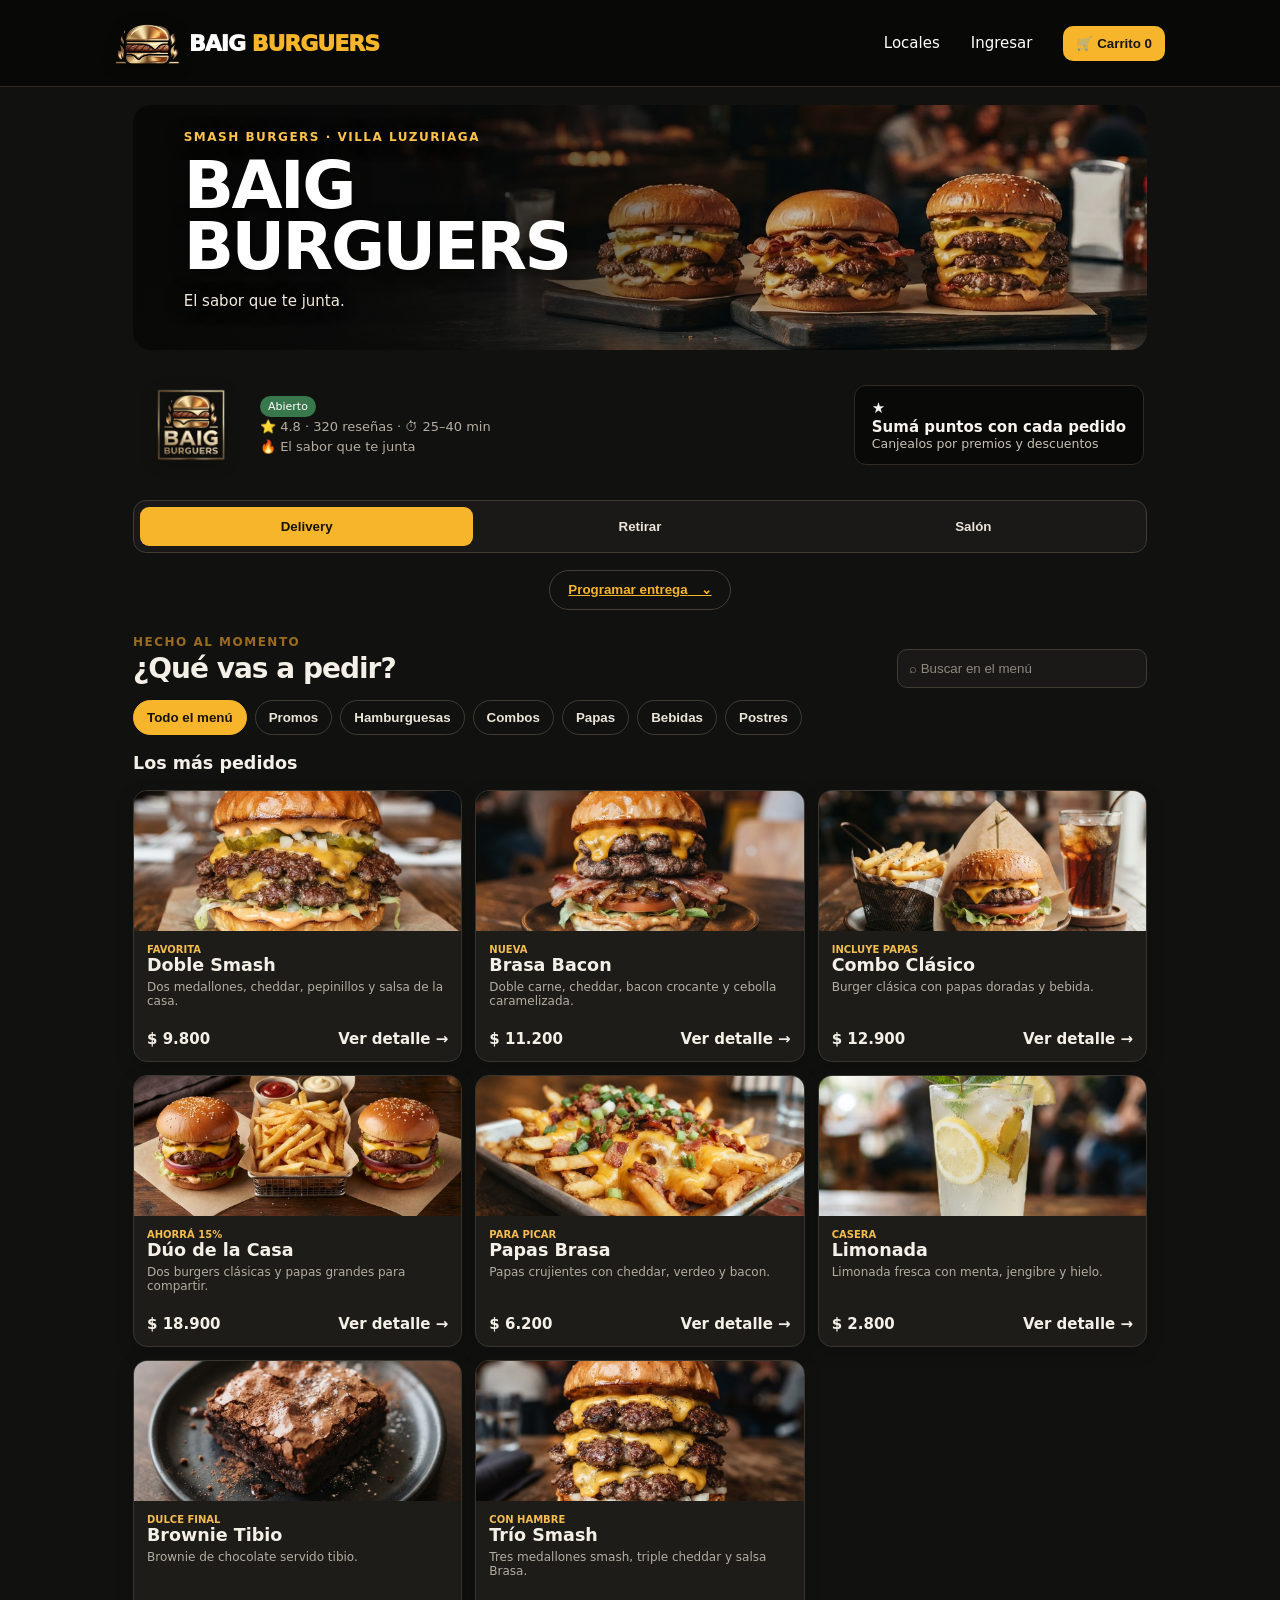
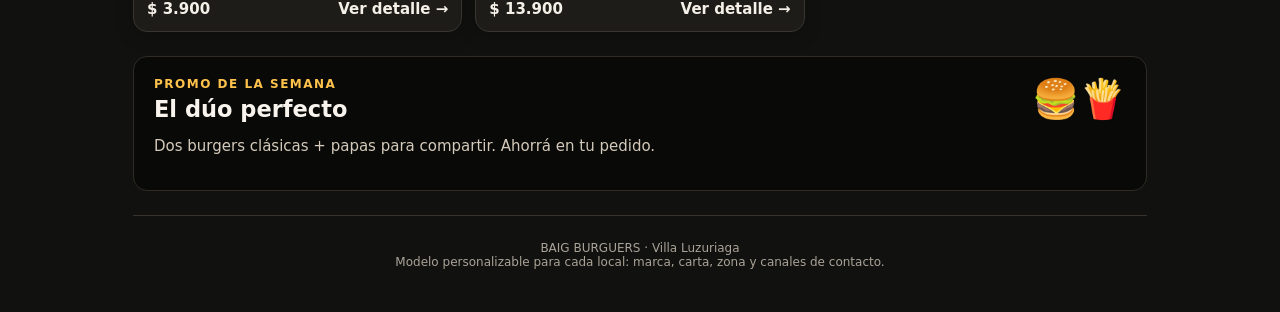
==== commit f94315d3: "Add files via upload" ====
--- a/docs/index.html
+++ b/docs/index.html
@@ -1 +1 @@
-<!doctype html><html lang="es"><head><meta charset="utf-8"><meta name="viewport" content="width=device-width,initial-scale=1"><meta name="theme-color" content="#181611"><meta name="description" content="Pedí hamburguesas, combos y más en Baig Burguers."><title>Baig Burguers | Ped&#237; online</title><link rel="stylesheet" href="styles.css"><script src="java.js" defer></script></head><body><header><div class="logo"><img src="burguers/logo-mark.png" alt="" aria-hidden="true"><span>BAIG <i>BURGUERS</i></span></div><div class="headActions"><span>Locales</span>　<span>Ingresar</span>　<button id="cartOpen">🛒 Carrito <b id="headCount">0</b></button></div></header><main class="shell"><section class="banner"><img class="bannerPhoto" src="burguers/banner-baig.jpg" alt="Tres hamburguesas smash de Baig Burguers" fetchpriority="high"><div class="bannerCopy"><div class="eyebrow">SMASH BURGERS · VILLA LUZURIAGA</div><h1>BAIG<br>BURGUERS</h1><p>El sabor que te junta.</p></div></section><section class="intro"><div class="identity"><img class="identityLogo" src="burguers/logo-baig-burguers-transparente.png" alt="Logo Baig Burguers"><div class="identityInfo"><div><span class="open">Abierto</span></div><div class="sub">⭐ 4.8 · 320 reseñas · ⏱ 25–40 min</div><div class="sub">🔥 El sabor que te junta</div></div></div><div class="loyalty">★　<b>Sumá puntos con cada pedido</b><small>Canjealos por premios y descuentos</small></div></section><section class="modes" id="modes"><button class="sel" data-mode="Delivery">Delivery</button><button data-mode="Retirar">Retirar</button><button data-mode="Salón">Salón</button></section><div class="schedule"><button id="scheduleOpen" type="button"><span id="scheduleButtonLabel">Programar entrega</span>　⌄</button></div><section class="title"><div><div class="eyebrow" style="color:#9a6b20">Hecho al momento</div><h2>¿Qué vas a pedir?</h2></div><input class="search" id="q" placeholder="⌕ Buscar en el menú"></section><nav class="chips" id="chips"><button class="sel" data-cat="Todos">Todo el menú</button><button data-cat="Promos">Promos</button><button data-cat="Hamburguesas">Hamburguesas</button><button data-cat="Combos">Combos</button><button data-cat="Papas">Papas</button><button data-cat="Bebidas">Bebidas</button><button data-cat="Postres">Postres</button></nav><h3 id="label">Los más pedidos</h3><section class="grid" id="grid"></section><section class="promo"><div><div class="eyebrow">Promo de la semana</div><h2>El dúo perfecto</h2><p>Dos burgers clásicas + papas para compartir. Ahorrá en tu pedido.</p></div><div style="font-size:38px">🍔🍟</div></section><footer class="foot">BAIG BURGUERS · Villa Luzuriaga<br>Modelo personalizable para cada local: marca, carta, zona y canales de contacto.</footer></main><aside class="cart" id="cart"><div><b id="total">$0</b><small id="count" style="display:block;color:#ddd">0 productos</small></div><button id="cartBarOpen">Ver carrito →</button></aside><div class="productModal" id="productModal"><article class="productDialog" role="dialog" aria-modal="true" aria-labelledby="detailName"><button class="closeProduct" id="closeProduct" type="button" aria-label="Cerrar">×</button><img id="detailPhoto" src="" alt=""><div class="detailCopy"><div class="tag" id="detailTag"></div><h2 id="detailName"></h2><p id="detailDescription"></p><div class="detailPrice" id="detailPrice"></div><div class="fieldTitle">Unidades</div><div class="detailQty"><button id="unitMinus" type="button" aria-label="Restar una unidad">−</button><input type="number" id="unitInput" min="1" step="1" value="1" aria-label="Unidades del producto"><button id="unitPlus" type="button" aria-label="Sumar una unidad">+</button></div><div class="unitTotal" id="unitTotal"></div><button class="addProduct" id="addSelected" type="button">Agregar al carrito</button></div></article></div><div class="modal" id="cartModal"><div class="dialog"><div class="dialogHead"><h2>Tu carrito</h2><button type="button" id="closeCart" aria-label="Cerrar">×</button></div><form id="checkoutForm" class="checkout"><section class="panel"><h3>Tus datos</h3><div class="field"><label for="firstName">Nombre *</label><input id="firstName" autocomplete="given-name" required placeholder="Tu nombre"></div><div class="field"><label for="lastName">Apellido *</label><input id="lastName" autocomplete="family-name" required placeholder="Tu apellido"></div><div class="field"><label>Teléfono *</label><div class="phoneSplit"><input id="area" type="tel" inputmode="tel" required aria-label="Código de área" placeholder="Cód. área"><input id="phone" type="tel" inputmode="tel" required aria-label="Número de teléfono" placeholder="Número"></div></div><div class="field" id="addressBox"><label for="address">Dirección de entrega *</label><input id="address" autocomplete="street-address" required placeholder="Calle y altura"></div><div class="field"><label for="extra">Piso, depto. o indicaciones</label><input id="extra" placeholder="Opcional"></div><div class="fieldTitle">Método de pago *</div><label class="payOption"><input type="radio" name="payment" value="Efectivo" required> Efectivo</label><label class="payOption"><input type="radio" name="payment" value="Transferencia" required> Transferencia</label><div class="aliasTransfer" id="transferAlias" hidden>Alias: <strong>brasas,burguers</strong></div></section><section class="panel"><h3>Resumen del pedido</h3><div id="summary"></div><div id="emptyCart" class="emptyCart">Todavía no agregaste productos.</div><div class="grand"><span>Total del pedido</span><b id="finalTotal">$ 0</b></div><p class="hint">El envío se confirma según tu zona. El total suma los productos seleccionados.</p><button class="submitOrder" type="submit">Continuar con el pedido</button></section></form></div></div><div class="scheduleModal" id="scheduleModal" aria-hidden="true"><section class="scheduleDrawer" role="dialog" aria-modal="true" aria-labelledby="scheduleTitle"><div class="scheduleDrawerHead"><div><h2 id="scheduleTitle">Programar entrega</h2><p>Elegí el día y el horario en que querés recibir tu pedido.</p></div><button class="scheduleClose" id="scheduleClose" type="button" aria-label="Cerrar">×</button></div><div class="scheduleFields"><div class="scheduleField"><label for="scheduleDate">Día</label><input id="scheduleDate" type="date" required></div><div class="scheduleField"><label for="scheduleTime">Horario</label><input id="scheduleTime" type="time" step="1800" required></div></div><div class="scheduleDrawerActions"><button id="scheduleCancel" class="scheduleCancel" type="button">Cancelar</button><button id="scheduleConfirm" class="scheduleConfirm" type="button">Confirmar</button></div></section></div><div class="toast" id="toast"></div></body></html>+<!doctype html><html lang="es"><head><meta charset="utf-8"><meta name="viewport" content="width=device-width,initial-scale=1"><meta name="theme-color" content="#181611"><meta name="description" content="Pedí hamburguesas, combos y más en Baig Burguers."><title>Baig Burguers | Ped&#237; online</title><link rel="stylesheet" href="styles.css"><script src="java.js" defer></script></head><body><header><div class="logo"><img src="burguers/logo-mark.png" alt="" aria-hidden="true"><span>BAIG <i>BURGUERS</i></span></div><div class="headActions"><span>Locales</span>　<span>Ingresar</span>　<button id="cartOpen">🛒 Carrito <b id="headCount">0</b></button></div></header><main class="shell"><section class="banner"><img class="bannerPhoto" src="burguers/banner-baig.jpg" alt="Tres hamburguesas smash de Baig Burguers" fetchpriority="high"><div class="bannerCopy"><div class="eyebrow">SMASH BURGERS · VILLA LUZURIAGA</div><h1>BAIG<br>BURGUERS</h1><p>El sabor que te junta.</p></div></section><section class="intro"><div class="identity"><img class="identityLogo" src="burguers/logo-baig-burguers-transparente.png" alt="Logo Baig Burguers"><div class="identityInfo"><div><span class="open">Abierto</span></div><div class="sub">⭐ 4.8 · 320 reseñas · ⏱ 25–40 min</div><div class="sub">🔥 El sabor que te junta</div></div></div><div class="loyalty">★　<b>Sumá puntos con cada pedido</b><small>Canjealos por premios y descuentos</small></div></section><section class="modes" id="modes"><button class="sel" data-mode="Delivery">Delivery</button><button data-mode="Retirar">Retirar</button><button data-mode="Salón">Salón</button></section><div class="schedule"><button id="scheduleOpen" type="button"><span id="scheduleButtonLabel">Programar entrega</span>　⌄</button></div><section class="title"><div><div class="eyebrow" style="color:#9a6b20">Hecho al momento</div><h2>¿Qué vas a pedir?</h2></div><input class="search" id="q" placeholder="⌕ Buscar en el menú"></section><nav class="chips" id="chips"><button class="sel" data-cat="Todos">Todo el menú</button><button data-cat="Promos">Promos</button><button data-cat="Hamburguesas">Hamburguesas</button><button data-cat="Combos">Combos</button><button data-cat="Papas">Papas</button><button data-cat="Bebidas">Bebidas</button><button data-cat="Postres">Postres</button></nav><h3 id="label">Los más pedidos</h3><section class="grid" id="grid"></section><section class="promo"><div><div class="eyebrow">Promo de la semana</div><h2>El dúo perfecto</h2><p>Dos burgers clásicas + papas para compartir. Ahorrá en tu pedido.</p></div><div style="font-size:38px">🍔🍟</div></section><footer class="foot">BAIG BURGUERS · Villa Luzuriaga<br>Modelo personalizable para cada local: marca, carta, zona y canales de contacto.</footer></main><aside class="cart" id="cart"><div><b id="total">$0</b><small id="count" style="display:block;color:#ddd">0 productos</small></div><button id="cartBarOpen">Ver carrito →</button></aside><div class="productModal" id="productModal"><article class="productDialog" role="dialog" aria-modal="true" aria-labelledby="detailName"><button class="closeProduct" id="closeProduct" type="button" aria-label="Cerrar">×</button><img id="detailPhoto" src="" alt=""><div class="detailCopy"><div class="tag" id="detailTag"></div><h2 id="detailName"></h2><p id="detailDescription"></p><div class="detailPrice" id="detailPrice"></div><div class="fieldTitle">Unidades</div><div class="detailQty"><button id="unitMinus" type="button" aria-label="Restar una unidad">−</button><input type="number" id="unitInput" min="1" step="1" value="1" aria-label="Unidades del producto"><button id="unitPlus" type="button" aria-label="Sumar una unidad">+</button></div><div class="unitTotal" id="unitTotal"></div><button class="addProduct" id="addSelected" type="button">Agregar al carrito</button></div></article></div><div class="modal" id="cartModal"><div class="dialog"><div class="dialogHead"><h2>Tu carrito</h2><button type="button" id="closeCart" aria-label="Cerrar">×</button></div><form id="checkoutForm" class="checkout"><section class="panel"><h3>Tus datos</h3><div class="field"><label for="firstName">Nombre *</label><input id="firstName" autocomplete="given-name" required placeholder="Tu nombre"></div><div class="field"><label for="lastName">Apellido *</label><input id="lastName" autocomplete="family-name" required placeholder="Tu apellido"></div><div class="field"><label>Teléfono *</label><div class="phoneSplit"><input id="area" type="tel" inputmode="tel" required aria-label="Código de área" placeholder="Cód. área"><input id="phone" type="tel" inputmode="tel" required aria-label="Número de teléfono" placeholder="Número"></div></div><div class="field" id="addressBox"><label for="address">Dirección de entrega *</label><input id="address" autocomplete="street-address" required placeholder="Calle y altura"></div><div class="field"><label for="extra">Entre calles *</label><input id="extra" required placeholder="Ej.: San Martín y Belgrano"></div><div class="fieldTitle">Método de pago *</div><label class="payOption"><input type="radio" name="payment" value="Efectivo" required> Efectivo</label><label class="payOption"><input type="radio" name="payment" value="Transferencia" required> Transferencia</label><div class="aliasTransfer" id="transferAlias" hidden>Alias: <strong>brasas,burguers</strong></div></section><section class="panel"><h3>Resumen del pedido</h3><div id="summary"></div><div id="emptyCart" class="emptyCart">Todavía no agregaste productos.</div><div class="field tipField"><div class="fieldTitle">Propina opcional</div><div class="tipOptions" role="radiogroup" aria-label="Elegí el porcentaje de propina"><label class="tipOption"><span class="tipOptionTop"><input type="radio" name="tipPercent" value="0" required checked><strong>Sin Propina</strong></span><span class="tipValue" data-tip-percent="0">$ 0</span></label><label class="tipOption"><span class="tipOptionTop"><input type="radio" name="tipPercent" value="3"><strong>3%</strong></span><span class="tipValue" data-tip-percent="3">$ 0</span></label><label class="tipOption"><span class="tipOptionTop"><input type="radio" name="tipPercent" value="5"><strong>5%</strong></span><span class="tipValue" data-tip-percent="5">$ 0</span></label><label class="tipOption"><span class="tipOptionTop"><input type="radio" name="tipPercent" value="10"><strong>10%</strong></span><span class="tipValue" data-tip-percent="10">$ 0</span></label></div></div><div id="costBreakdown" class="costBreakdown" aria-live="polite"></div><div class="grand"><span>Total del pedido</span><b id="finalTotal">$ 0</b></div><p class="hint">El envío se confirma según tu zona. El total suma los productos seleccionados.</p><button class="submitOrder" id="submitOrder" type="submit" disabled>Continuar con el pedido</button></section></form></div></div><div class="scheduleModal" id="scheduleModal" aria-hidden="true"><section class="scheduleDrawer" role="dialog" aria-modal="true" aria-labelledby="scheduleTitle"><div class="scheduleDrawerHead"><div><h2 id="scheduleTitle">Programar entrega</h2><p>Elegí el día y el horario en que querés recibir tu pedido.</p></div><button class="scheduleClose" id="scheduleClose" type="button" aria-label="Cerrar">×</button></div><div class="scheduleFields"><div class="scheduleField"><label for="scheduleDate">Día</label><input id="scheduleDate" type="date" required></div><div class="scheduleField"><label for="scheduleTime">Horario</label><input id="scheduleTime" type="time" step="1800" required></div></div><div class="scheduleDrawerActions"><button id="scheduleCancel" class="scheduleCancel" type="button">Cancelar</button><button id="scheduleConfirm" class="scheduleConfirm" type="button">Confirmar</button></div></section></div><div class="toast" id="toast"></div></body></html>
--- a/docs/styles.css
+++ b/docs/styles.css
@@ -1,3 +1,64 @@
 
 :root{--y:#f5ad25;--ink:#181611;--bg:#f6f2e9;--mut:#716c62}*{box-sizing:border-box}body{margin:0;background:var(--bg);color:var(--ink);font:15px system-ui, sans-serif}header{background:var(--ink);color:white;padding:16px max(calc((100vw - 1050px)/2),20px);display:flex;justify-content:space-between;position:sticky;top:0;z-index:1000;isolation:isolate}.logo{font-weight:1000;font-size:22px;letter-spacing:-1px}.logo i{color:var(--y);font-style:normal}.shell{max-width:1050px;margin:auto;padding:18px}.banner{height:245px;border-radius:18px;background:linear-gradient(110deg,#211b15 0 48%,#ad4b20 48%,#e78325);color:white;padding:36px 5%;position:relative;overflow:hidden;display:flex;align-items:center}.banner:after{content:"";position:absolute;right:7%;top:-40px;width:290px;height:320px;border-radius:50%;background:radial-gradient(circle,#ffc34c 0 18%,#d95a26 19% 51%,transparent 52%)}.banner div{z-index:1}.eyebrow{color:#ffc34c;font-weight:850;letter-spacing:1.5px;font-size:12px;text-transform:uppercase}.banner h1{font-size:clamp(42px,7vw,68px);line-height:.88;letter-spacing:-3px;margin:12px 0}.banner p{color:#eee0cd}.intro{display:flex;align-items:center;justify-content:space-between;gap:14px;padding:20px 3px}.identity{display:flex;align-items:center;gap:13px}.badge{width:56px;height:56px;border-radius:50%;background:var(--ink);border:2px solid var(--y);display:grid;place-items:center;color:var(--y);font-weight:950;text-align:center;line-height:1}.name{font-weight:900;font-size:19px}.open{background:#39784c;color:white;border-radius:30px;padding:4px 8px;font-size:11px}.sub{font-size:13px;color:var(--mut);margin-top:3px}.loyalty{background:#211d17;color:white;border-radius:12px;padding:13px 17px}.loyalty b,.loyalty small{display:block}.loyalty small{color:#c9c0b2}.modes{display:flex;background:white;border-radius:13px;padding:6px;border:1px solid #e6dfd2;margin:0 auto 17px}.modes button{flex:1;padding:12px;border:0;background:transparent;border-radius:9px;font-weight:800}.modes .sel{background:var(--y)}.schedule{text-align:center;color:var(--mut);font-size:13px}.schedule button{background:none;border:0;text-decoration:underline;font-weight:700}.title{display:flex;justify-content:space-between;align-items:end;margin:25px 0 12px}.title h2{margin:3px 0;font-size:28px;letter-spacing:-1px}.search{padding:11px;border:1px solid #e6dfd2;border-radius:10px;width:250px}.chips{display:flex;gap:8px;overflow:auto;margin-bottom:15px}.chips button{white-space:nowrap;background:none;border:1px solid #e2dbce;border-radius:30px;padding:9px 13px;font-weight:750}.chips .sel{background:var(--ink);color:white}.grid{display:grid;grid-template-columns:repeat(3,1fr);gap:13px}.card{background:#fffdf8;border:1px solid #e6dfd2;border-radius:14px;overflow:hidden}.pic{height:140px;background:radial-gradient(circle at 50% 55%,#d79b42 0 20%,#66351b 21% 30%,#e1b966 31% 39%,#277447 40% 42%,#e6bd67 43% 50%,#75421c 51% 62%,#dcc9ab 63%)}.body{padding:13px}.body h3{margin:0 0 5px}.body p{min-height:36px;margin:0 0 14px;color:var(--mut);font-size:12px}.bottom{display:flex;justify-content:space-between;align-items:center;font-weight:900}.bottom button{background:var(--y);border:0;border-radius:9px;width:35px;height:35px;font-size:21px}.tag{font-size:10px;font-weight:900;color:#8b5e0e}.promo{background:#211d17;color:white;padding:20px;border-radius:14px;margin:24px 0;display:flex;justify-content:space-between}.promo h2{margin:5px 0}.promo p{color:#d4cabb}.cart{display:none;position:fixed;bottom:16px;left:50%;transform:translateX(-50%);width:min(650px,94vw);border-radius:14px;background:#211d17;color:white;padding:12px 15px;justify-content:space-between;align-items:center;box-shadow:0 8px 30px #0005}.cart.show{display:flex}.cart button{background:var(--y);border:0;border-radius:9px;padding:12px;font-weight:900}.foot{text-align:center;color:var(--mut);padding:25px;border-top:1px solid #e2dbce;font-size:12px}.toast{position:fixed;bottom:85px;left:50%;transform:translateX(-50%);background:#211d17;color:white;padding:12px 18px;border-radius:10px;display:none}.toast.show{display:block}.aliasTransfer{background:#fff6df;border:1px solid #f5ad25;color:#32250d;font-size:13px;padding:11px;border-radius:9px;margin-top:5px}.aliasTransfer strong{letter-spacing:.3px}@media(max-width:680px){header{padding:13px 16px}.shell{padding:12px}.banner{height:200px;padding:24px}.banner h1{font-size:44px}.banner:after{right:-6%;width:220px}.intro{flex-wrap:wrap}.loyalty{width:100%}.title{display:block}.search{width:100%;margin-top:10px}.grid{grid-template-columns:repeat(2,1fr);gap:8px}.pic{height:115px}.body{padding:10px}.body h3{font-size:14px}.body p{font-size:11px}.promo{padding:15px}}@media(max-width:380px){.grid{grid-template-columns:1fr}.pic{height:160px}}
-.pic img{width:100%;height:100%;display:block;object-fit:cover}.headActions{display:flex;align-items:center;gap:8px}.headActions button,.cart button{border:0;border-radius:10px;background:var(--y);padding:10px 13px;font-weight:900}.cart{cursor:pointer}.modal{position:fixed;inset:0;z-index:20;background:#100e0dcc;display:none;justify-content:center;align-items:flex-start;overflow:auto;padding:18px}.modal.show{display:flex}.dialog{width:min(780px,100%);background:var(--bg);border-radius:16px;overflow:hidden}.dialogHead{background:#211d17;color:white;padding:14px 18px;display:flex;justify-content:space-between;align-items:center}.dialogHead h2{margin:0}.dialogHead button{background:#ffffff22;color:white;border:0;border-radius:50%;width:34px;height:34px;font-size:21px}.checkout{display:grid;grid-template-columns:1fr 1fr;gap:14px;padding:16px}.panel{background:#fffdf8;border:1px solid #e6dfd2;border-radius:12px;padding:15px}.panel h3{margin:0 0 12px}.field{margin:0 0 11px}.field label,.fieldTitle{display:block;font-size:12px;font-weight:800;margin-bottom:5px}.field input{width:100%;padding:10px;border:1px solid #d9d1c3;border-radius:8px}.phoneSplit{display:grid;grid-template-columns:95px 1fr;gap:8px}.payOption{display:flex;align-items:center;gap:9px;border:1px solid #e6dfd2;border-radius:9px;padding:10px;margin:7px 0}.payOption:has(input:checked){border:2px solid var(--y);background:#fff6df}.summaryRow{display:flex;justify-content:space-between;gap:8px;border-bottom:1px solid #e6dfd2;padding:9px 0;font-size:13px}.summaryRow button{border:0;border-radius:6px;padding:4px 8px}.summaryRow{display:grid;grid-template-columns:1fr auto;gap:8px}.rowActions{grid-column:1/-1;display:flex;justify-content:flex-end;gap:6px}.summaryRow [data-delete]{background:#fbe3dd;color:#983b29;padding:6px 10px;font-size:12px}.grand{display:flex;justify-content:space-between;border-top:1px solid #ddd;padding-top:12px;font-weight:950;font-size:18px;margin-top:10px}.hint{font-size:11px;color:var(--mut);line-height:1.4}.submitOrder{width:100%;padding:12px;background:var(--y);border:0;border-radius:9px;font-weight:900;margin-top:12px}.emptyCart{padding:20px;color:var(--mut)}.aliasTransfer{background:#fff6df;border:1px solid #f5ad25;color:#32250d;font-size:13px;padding:11px;border-radius:9px;margin-top:5px}.aliasTransfer strong{letter-spacing:.3px}@media(max-width:680px){.checkout{grid-template-columns:1fr;padding:10px}.modal{padding:7px}.headActions>span{display:none}}button{transform-origin:center;transition:filter .15s ease,transform .15s ease}button:hover{filter:brightness(1.04)}button:active{transform:scale(.96)}@keyframes clickPop{0%{transform:scale(1)}35%{transform:scale(.94)}70%{transform:scale(1.04)}100%{transform:scale(1)}}button.click-pop{animation:clickPop .24s cubic-bezier(.2,.8,.2,1)}@media(prefers-reduced-motion:reduce){button{transition:none}button.click-pop{animation:none}}.productCard{cursor:pointer;transition:transform .18s ease,box-shadow .18s ease}.productCard:hover{transform:translateY(-3px);box-shadow:0 10px 28px #0002}.productCard:focus-visible{outline:3px solid var(--y);outline-offset:3px}.productModal{position:fixed;inset:0;z-index:30;background:#100e0dcc;display:none;align-items:center;justify-content:center;padding:16px}.productModal.show{display:flex}.productDialog{position:relative;width:min(760px,100%);display:grid;grid-template-columns:1fr 1fr;background:#fffdf8;border-radius:18px;overflow:hidden;box-shadow:0 22px 70px #0006}.productDialog>img{width:100%;height:100%;min-height:360px;object-fit:cover;background:#ddd}.detailCopy{padding:28px 24px;align-self:center}.detailCopy h2{margin:8px 0;font-size:27px}.detailCopy p{color:var(--mut);line-height:1.55}.detailPrice{font-size:21px;font-weight:950;margin:18px 0}.detailQty{display:flex;align-items:center;gap:9px;margin:14px 0}.detailQty button{border:0;border-radius:8px;background:#eee7d9;width:38px;height:38px;font-size:20px;font-weight:900}.detailQty input{width:78px;text-align:center;padding:9px;border:1px solid #d9d1c3;border-radius:8px}.unitTotal{font-size:13px;color:var(--mut);margin-bottom:13px}.addProduct{width:100%;padding:13px;background:var(--y);border:0;border-radius:10px;font-weight:950}.closeProduct{position:absolute;right:12px;top:12px;z-index:1;border:0;border-radius:50%;width:38px;height:38px;background:#181611d9;color:white;font-size:23px}@media(max-width:620px){.productDialog{grid-template-columns:1fr;max-height:94vh;overflow:auto}.productDialog>img{height:250px;min-height:0}.detailCopy{padding:20px}.detailCopy h2{font-size:23px}}@media(max-width:480px){header{padding:11px 12px}.logo{font-size:19px}.headActions{gap:4px}.headActions button{padding:9px 10px;font-size:12px}.shell{padding:10px}.banner{height:182px;padding:19px;border-radius:14px}.banner h1{font-size:clamp(36px,11vw,44px);letter-spacing:-2px}.banner p{font-size:13px;max-width:225px}.banner:after{right:-18%;width:190px;height:250px}.intro{padding:16px 2px;gap:10px}.identity{gap:9px}.badge{width:48px;height:48px;font-size:11px}.name{font-size:16px}.loyalty{padding:11px 12px;font-size:13px}.modes button{padding:10px 5px;font-size:13px}.title h2{font-size:25px}.grid{gap:8px}.pic{height:clamp(100px,30vw,135px)}.body{padding:9px}.body h3{font-size:13px}.body p{min-height:44px;font-size:10px;line-height:1.35}.bottom{font-size:12px;gap:4px}.bottom button{width:31px;height:31px}.cart{bottom:8px;padding:10px 12px;width:calc(100vw - 20px)}.modal{padding:5px}.dialog{border-radius:12px}.dialogHead{padding:12px 14px}.panel{padding:12px}.phoneSplit{grid-template-columns:86px 1fr}.productModal{padding:8px}.productDialog>img{height:min(42vh,250px)}.detailCopy{padding:16px}.detailCopy p{font-size:14px}}@media(max-width:360px){.grid{grid-template-columns:1fr}.pic{height:175px}.body p{min-height:0}.headActions button{font-size:11px}}+.pic img{width:100%;height:100%;display:block;object-fit:cover}.headActions{display:flex;align-items:center;gap:8px}.headActions button,.cart button{border:0;border-radius:10px;background:var(--y);padding:10px 13px;font-weight:900}.cart{cursor:pointer}.modal{position:fixed;inset:0;z-index:20;background:#100e0dcc;display:none;justify-content:center;align-items:flex-start;overflow:auto;padding:18px}.modal.show{display:flex}.dialog{width:min(780px,100%);background:var(--bg);border-radius:16px;overflow:hidden}.dialogHead{background:#211d17;color:white;padding:14px 18px;display:flex;justify-content:space-between;align-items:center}.dialogHead h2{margin:0}.dialogHead button{background:#ffffff22;color:white;border:0;border-radius:50%;width:34px;height:34px;font-size:21px}.checkout{display:grid;grid-template-columns:1fr 1fr;gap:14px;padding:16px}.panel{background:#fffdf8;border:1px solid #e6dfd2;border-radius:12px;padding:15px}.panel h3{margin:0 0 12px}.field{margin:0 0 11px}.field label,.fieldTitle{display:block;font-size:12px;font-weight:800;margin-bottom:5px}.field input{width:100%;padding:10px;border:1px solid #d9d1c3;border-radius:8px}.phoneSplit{display:grid;grid-template-columns:95px 1fr;gap:8px}.payOption{display:flex;align-items:center;gap:9px;border:1px solid #e6dfd2;border-radius:9px;padding:10px;margin:7px 0}.payOption:has(input:checked){border:2px solid var(--y);background:#fff6df}.summaryRow{display:flex;justify-content:space-between;gap:8px;border-bottom:1px solid #e6dfd2;padding:9px 0;font-size:13px}.summaryRow button{border:0;border-radius:6px;padding:4px 8px}.summaryRow{display:grid;grid-template-columns:1fr auto;gap:8px}.rowActions{grid-column:1/-1;display:flex;justify-content:flex-end;gap:6px}.summaryRow [data-delete]{background:#fbe3dd;color:#983b29;padding:6px 10px;font-size:12px}.grand{display:flex;justify-content:space-between;border-top:1px solid #ddd;padding-top:12px;font-weight:950;font-size:18px;margin-top:10px}.hint{font-size:11px;color:var(--mut);line-height:1.4}.submitOrder{width:100%;padding:12px;background:var(--y);border:0;border-radius:9px;font-weight:900;margin-top:12px}.emptyCart{padding:20px;color:var(--mut)}.aliasTransfer{background:#fff6df;border:1px solid #f5ad25;color:#32250d;font-size:13px;padding:11px;border-radius:9px;margin-top:5px}.aliasTransfer strong{letter-spacing:.3px}@media(max-width:680px){.checkout{grid-template-columns:1fr;padding:10px}.modal{padding:7px}.headActions>span{display:none}}button{transform-origin:center;transition:filter .15s ease,transform .15s ease}button:hover{filter:brightness(1.04)}button:active{transform:scale(.96)}@keyframes clickPop{0%{transform:scale(1)}35%{transform:scale(.94)}70%{transform:scale(1.04)}100%{transform:scale(1)}}button.click-pop{animation:clickPop .24s cubic-bezier(.2,.8,.2,1)}@media(prefers-reduced-motion:reduce){button{transition:none}button.click-pop{animation:none}}.productCard{cursor:pointer;transition:transform .18s ease,box-shadow .18s ease}.productCard:hover{transform:translateY(-3px);box-shadow:0 10px 28px #0002}.productCard:focus-visible{outline:3px solid var(--y);outline-offset:3px}.productModal{position:fixed;inset:0;z-index:30;background:#100e0dcc;display:none;align-items:center;justify-content:center;padding:16px}.productModal.show{display:flex}.productDialog{position:relative;width:min(760px,100%);display:grid;grid-template-columns:1fr 1fr;background:#fffdf8;border-radius:18px;overflow:hidden;box-shadow:0 22px 70px #0006}.productDialog>img{width:100%;height:100%;min-height:360px;object-fit:cover;background:#ddd}.detailCopy{padding:28px 24px;align-self:center}.detailCopy h2{margin:8px 0;font-size:27px}.detailCopy p{color:var(--mut);line-height:1.55}.detailPrice{font-size:21px;font-weight:950;margin:18px 0}.detailQty{display:flex;align-items:center;gap:9px;margin:14px 0}.detailQty button{border:0;border-radius:8px;background:#eee7d9;width:38px;height:38px;font-size:20px;font-weight:900}.detailQty input{width:78px;text-align:center;padding:9px;border:1px solid #d9d1c3;border-radius:8px}.unitTotal{font-size:13px;color:var(--mut);margin-bottom:13px}.addProduct{width:100%;padding:13px;background:var(--y);border:0;border-radius:10px;font-weight:950}.closeProduct{position:absolute;right:12px;top:12px;z-index:1;border:0;border-radius:50%;width:38px;height:38px;background:#181611d9;color:white;font-size:23px}@media(max-width:620px){.productDialog{grid-template-columns:1fr;max-height:94vh;overflow:auto}.productDialog>img{height:250px;min-height:0}.detailCopy{padding:20px}.detailCopy h2{font-size:23px}}@media(max-width:480px){header{padding:11px 12px}.logo{font-size:19px}.headActions{gap:4px}.headActions button{padding:9px 10px;font-size:12px}.shell{padding:10px}.banner{height:182px;padding:19px;border-radius:14px}.banner h1{font-size:clamp(36px,11vw,44px);letter-spacing:-2px}.banner p{font-size:13px;max-width:225px}.banner:after{right:-18%;width:190px;height:250px}.intro{padding:16px 2px;gap:10px}.identity{gap:9px}.badge{width:48px;height:48px;font-size:11px}.name{font-size:16px}.loyalty{padding:11px 12px;font-size:13px}.modes button{padding:10px 5px;font-size:13px}.title h2{font-size:25px}.grid{gap:8px}.pic{height:clamp(100px,30vw,135px)}.body{padding:9px}.body h3{font-size:13px}.body p{min-height:44px;font-size:10px;line-height:1.35}.bottom{font-size:12px;gap:4px}.bottom button{width:31px;height:31px}.cart{bottom:8px;padding:10px 12px;width:calc(100vw - 20px)}.modal{padding:5px}.dialog{border-radius:12px}.dialogHead{padding:12px 14px}.panel{padding:12px}.phoneSplit{grid-template-columns:86px 1fr}.productModal{padding:8px}.productDialog>img{height:min(42vh,250px)}.detailCopy{padding:16px}.detailCopy p{font-size:14px}}@media(max-width:360px){.grid{grid-template-columns:1fr}.pic{height:175px}.body p{min-height:0}.headActions button{font-size:11px}}:root{color-scheme:dark;--y:#f6b52b;--ink:#f5f0e7;--bg:#11110f;--mut:#aaa398}
+body{background:#11110f;color:#f5f0e7}
+header{background:#080807;color:#fff;border-bottom:1px solid #302c25}
+.banner{background:#171512;color:#fff;padding-left:5%;isolation:isolate}
+.bannerPhoto{position:absolute;inset:0;width:100%;height:100%;object-fit:cover;object-position:center 54%;z-index:-2}
+.banner:before{content:"";position:absolute;inset:0;background:linear-gradient(90deg,rgba(8,8,7,.96) 0%,rgba(8,8,7,.83) 32%,rgba(8,8,7,.28) 61%,rgba(8,8,7,.02) 100%);z-index:-1}
+.banner:after{display:none}
+.bannerCopy{position:relative;z-index:1;max-width:54%;text-shadow:0 2px 18px #0009}
+.banner h1{font-size:clamp(38px,6vw,66px);line-height:.91;letter-spacing:-2.5px}
+.banner p{color:#f2e9dc}
+.card,.panel,.dialog,.productDialog{background:#1d1c19;color:#f5f0e7;border-color:#39362f}
+.modes,.search,.field input,.detailQty input{background:#1a1917;color:#f5f0e7;border-color:#403c34}
+.modes button,.chips button{color:#eae4d9}
+.modes .sel{background:var(--y);color:#17130b}
+.chips button{border-color:#403c34}
+.chips .sel{background:#f6b52b;color:#17130b;border-color:#f6b52b}
+.card{box-shadow:0 5px 18px #0003}
+.card .body p,.hint,.sub,.unitTotal,.emptyCart{color:#b4ada1}
+.tag{color:#f4bd52}
+.loyalty,.promo,.cart,.toast,.dialogHead{background:#090908;color:#f8f4ed;border:1px solid #302c25}
+.foot{color:#aaa398;border-color:#38342d}
+.payOption{border-color:#403c34;background:#191816;color:#f3eee5}
+.payOption:has(input:checked){border:2px solid var(--y);background:#342a16;color:#fff8e8}
+.field input::placeholder,.search::placeholder{color:#8f897f}
+.aliasTransfer{background:#342a16;border-color:#d99516;color:#fff0c9}
+.aliasTransfer strong{color:#ffd16c}
+.summaryRow{border-color:#39362f}
+.summaryRow [data-delete]{background:#492922;color:#ffc7b9}
+.summaryRow button:not([data-delete]){background:#36332d;color:#fff}
+.grand{border-color:#39362f}
+.emptyCart{background:#1a1917;border-radius:8px}
+.dialogHead button{color:#fff}
+.productDialog>img{background:#1b1a18}
+.search:focus,.field input:focus,.detailQty input:focus{outline:2px solid #f6b52b;outline-offset:1px}
+@media(max-width:680px){.bannerCopy{max-width:72%}.banner h1{font-size:clamp(34px,10vw,44px)}.banner:before{background:linear-gradient(90deg,rgba(8,8,7,.94),rgba(8,8,7,.62) 54%,rgba(8,8,7,.12))}}
+.badge{background:#080807;color:var(--y)}.schedule button{color:#ece5d9}.detailQty button{background:#34312b;color:#f5f0e7}.headActions button,.cart button,.submitOrder,.addProduct,.bottom button{color:#181611}.payOption input{accent-color:#f6b52b}
+.modal,.productModal{z-index:2000}
+.logo{display:flex;align-items:center;gap:10px}.logo img{display:block;width:64px;height:54px;object-fit:contain;flex:none;filter:drop-shadow(0 2px 7px #0008)}.logo span{display:block}
+@media(max-width:480px){.logo{font-size:16px;gap:7px}.logo img{width:54px;height:48px}}
+
+header{align-items:center}
+
+.identity{align-items:center;gap:14px}.identityLogo{display:block;width:110px;height:110px;object-fit:contain;flex:none;filter:drop-shadow(0 3px 7px #0008)}.identityInfo{display:grid;gap:5px}.identityInfo .sub{margin:0}
+@media(max-width:680px){.identityLogo{width:96px;height:96px}}
+@media(max-width:480px){.identity{gap:10px}.identityLogo{width:86px;height:86px}.identityInfo .sub{font-size:11px}}
+
+.productCard:hover .body,.productCard:focus-visible .body{background:var(--y);color:#181611}
+.productCard:hover .body p,.productCard:focus-visible .body p{color:#3a2a10}
+.productCard:hover .tag,.productCard:focus-visible .tag{color:#553700}
+.productCard:hover .bottom,.productCard:focus-visible .bottom{color:#181611}
+
+.schedule button{cursor:pointer;color:var(--y);border:1px solid #454039;border-radius:30px;padding:10px 18px;background:#11110f;font-weight:850;transition:background .2s,color .2s,border-color .2s}.schedule button:hover{background:#27231c;border-color:var(--y)}
+.scheduleModal{position:fixed;inset:0;z-index:2300;background:#050505c9;display:none;align-items:center;justify-content:center;padding:18px}.scheduleModal.show{display:flex}.scheduleDrawer{width:min(600px,100%);background:#11110f;border:1px solid #454039;border-radius:20px;padding:24px;color:#f5f0e7;box-shadow:0 25px 80px #000b}.scheduleDrawerHead{display:flex;justify-content:space-between;align-items:flex-start;gap:14px}.scheduleDrawerHead h2{margin:0 0 8px;font-size:22px}.scheduleDrawerHead p{margin:0;color:#aaa398;font-size:13px}.scheduleClose{border:0;border-radius:50%;width:36px;height:36px;background:#292722;color:#fff;font-size:23px;flex:none}.scheduleFields{display:grid;grid-template-columns:1fr 1fr;gap:14px;margin:25px 0 30px}.scheduleField label{display:block;margin:0 0 7px;font-size:13px;font-weight:800}.scheduleField input{width:100%;padding:12px;border:1px solid #454039;border-radius:10px;background:#1d1c19;color:#f5f0e7;color-scheme:dark;font:inherit}.scheduleField input:focus{outline:2px solid var(--y);outline-offset:1px}.scheduleDrawerActions{display:flex;justify-content:flex-end;align-items:center;gap:12px}.scheduleCancel,.scheduleConfirm{border:0;border-radius:30px;padding:11px 20px;font-weight:900}.scheduleCancel{background:transparent;color:var(--y)}.scheduleConfirm{background:var(--y);color:#181611}.scheduleConfirm:hover{filter:brightness(1.06)}
+@media(max-width:560px){.scheduleModal{align-items:flex-end;padding:0}.scheduleDrawer{border-radius:20px 20px 0 0;padding:24px 18px calc(20px + env(safe-area-inset-bottom));border-bottom:0}.scheduleFields{grid-template-columns:1fr;gap:12px;margin:22px 0}.scheduleDrawerActions{justify-content:space-between}}
+.costBreakdown{margin-top:8px}.costRow{display:flex;justify-content:space-between;gap:12px;padding:5px 0;color:var(--mut);font-size:13px}.costRow.totalBase{color:var(--ink)}.costRow small{font-size:11px;color:var(--mut)}
+
+.tipField{margin-top:12px}.tipField input{width:100%;max-width:220px;padding:9px 10px;border:1px solid #d9d1c3;border-radius:8px;background:#fffdf8;color:#181611}
+
+.tipOptions{display:grid;grid-template-columns:repeat(3,minmax(0,1fr));gap:8px}.tipOption{display:flex;flex-direction:column;align-items:center;justify-content:center;gap:8px;min-width:0;padding:10px 6px;border:1px solid #403c34;border-radius:9px;background:#191816;color:#f3eee5;cursor:pointer;transition:border-color .16s,background .16s,transform .16s}.tipOption:has(input:checked){border:2px solid var(--y);background:#342a16;color:#fff8e8}.tipOption:hover{border-color:var(--y)}.tipOptionTop{display:flex;align-items:center;justify-content:center;gap:6px}.tipOptionTop input{accent-color:#f6b52b;margin:0}.tipOptionTop strong{font-size:14px}.tipValue{font-size:13px;font-weight:800;color:#f6b52b}@media(max-width:360px){.tipOptions{gap:5px}.tipOption{padding:9px 3px}.tipValue{font-size:12px}}
+.tipOptionTop strong{font-size:13px}.tipOption:first-child .tipOptionTop strong{font-size:11px}@media(max-width:420px){.tipOptions{grid-template-columns:repeat(2,minmax(0,1fr))}}
+
+.submitOrder:disabled{opacity:.45;filter:saturate(.35);cursor:not-allowed;box-shadow:none}.submitOrder:disabled:hover{filter:saturate(.35)}
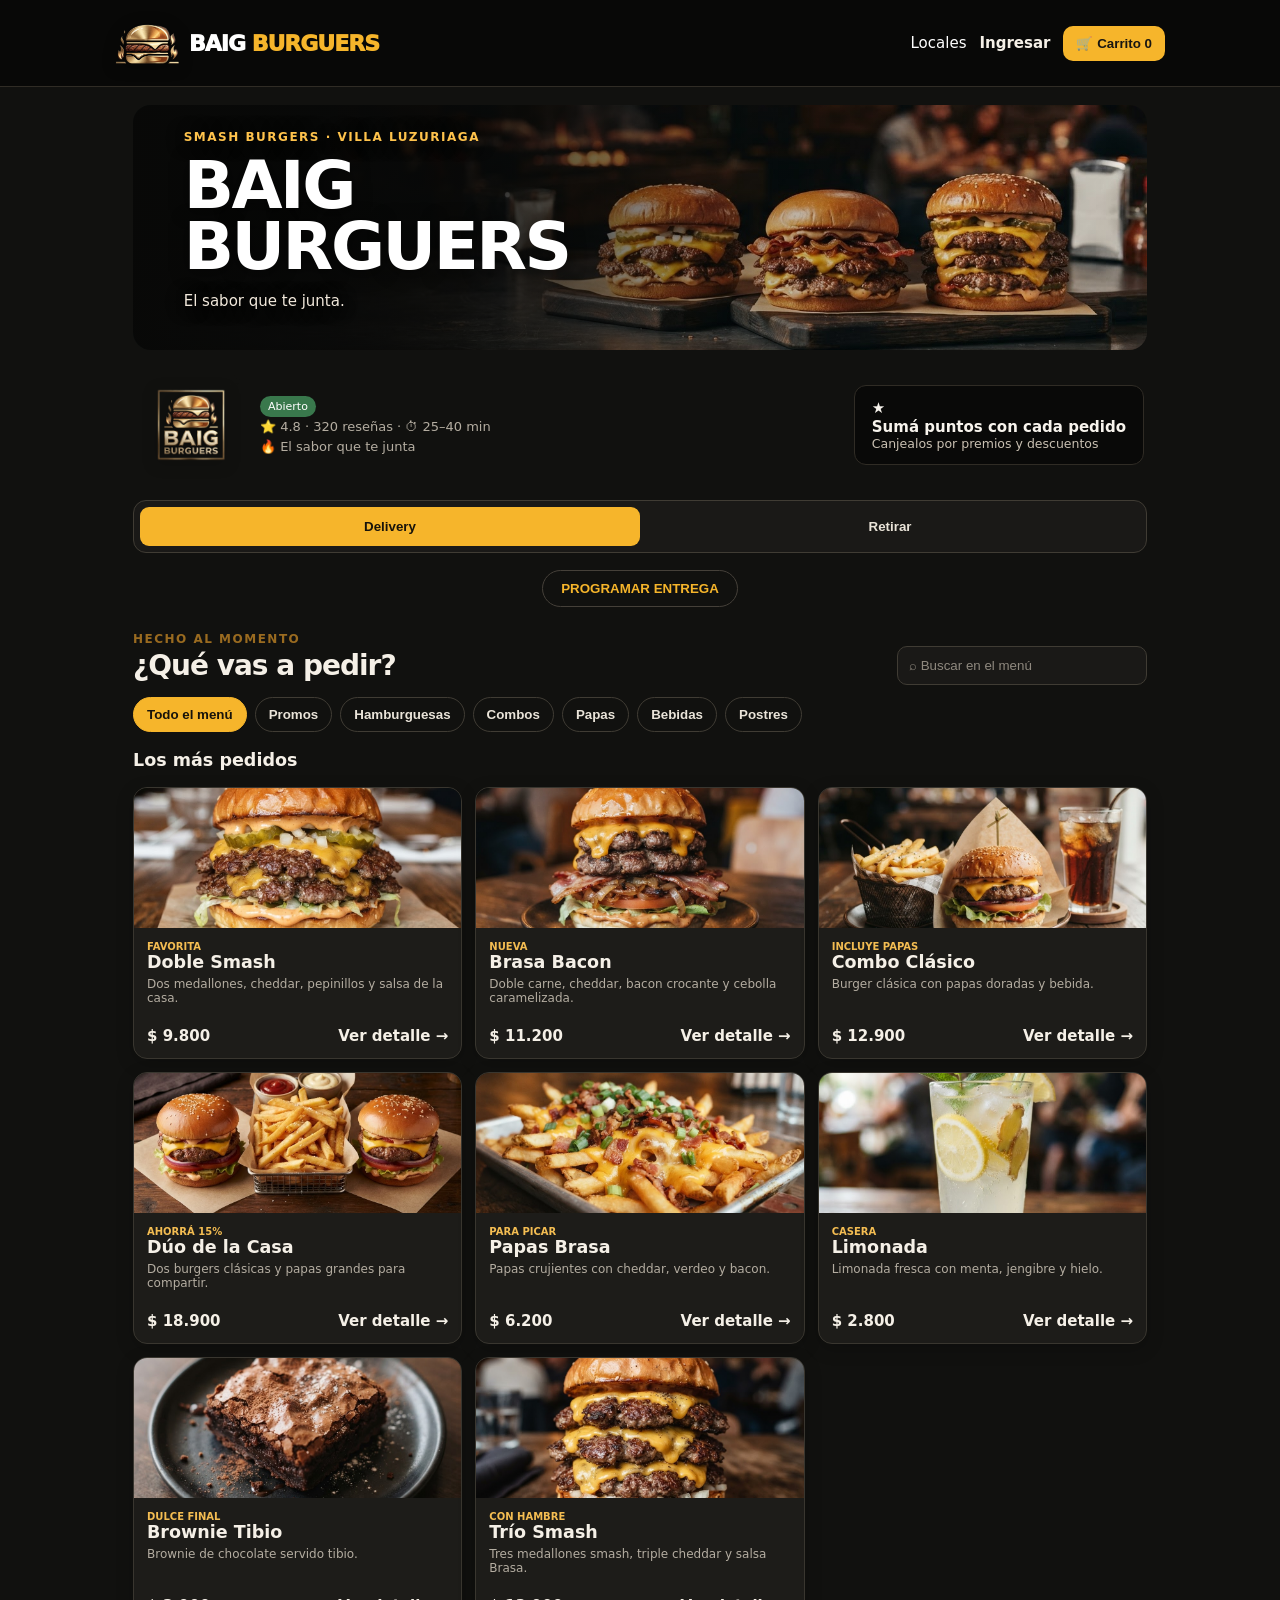
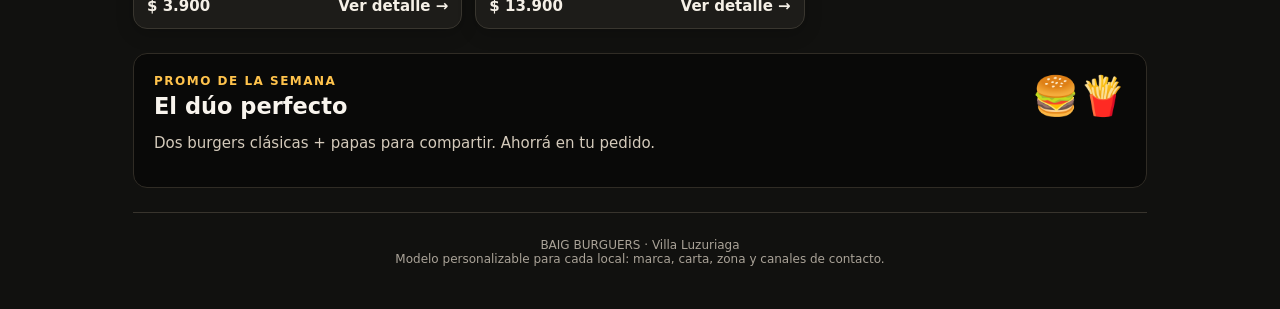
==== commit f8a3ced9: "Add files via upload" ====
--- a/docs/index.html
+++ b/docs/index.html
@@ -1 +1,455 @@
-<!doctype html><html lang="es"><head><meta charset="utf-8"><meta name="viewport" content="width=device-width,initial-scale=1"><meta name="theme-color" content="#181611"><meta name="description" content="Pedí hamburguesas, combos y más en Baig Burguers."><title>Baig Burguers | Ped&#237; online</title><link rel="stylesheet" href="styles.css"><script src="java.js" defer></script></head><body><header><div class="logo"><img src="burguers/logo-mark.png" alt="" aria-hidden="true"><span>BAIG <i>BURGUERS</i></span></div><div class="headActions"><span>Locales</span>　<span>Ingresar</span>　<button id="cartOpen">🛒 Carrito <b id="headCount">0</b></button></div></header><main class="shell"><section class="banner"><img class="bannerPhoto" src="burguers/banner-baig.jpg" alt="Tres hamburguesas smash de Baig Burguers" fetchpriority="high"><div class="bannerCopy"><div class="eyebrow">SMASH BURGERS · VILLA LUZURIAGA</div><h1>BAIG<br>BURGUERS</h1><p>El sabor que te junta.</p></div></section><section class="intro"><div class="identity"><img class="identityLogo" src="burguers/logo-baig-burguers-transparente.png" alt="Logo Baig Burguers"><div class="identityInfo"><div><span class="open">Abierto</span></div><div class="sub">⭐ 4.8 · 320 reseñas · ⏱ 25–40 min</div><div class="sub">🔥 El sabor que te junta</div></div></div><div class="loyalty">★　<b>Sumá puntos con cada pedido</b><small>Canjealos por premios y descuentos</small></div></section><section class="modes" id="modes"><button class="sel" data-mode="Delivery">Delivery</button><button data-mode="Retirar">Retirar</button><button data-mode="Salón">Salón</button></section><div class="schedule"><button id="scheduleOpen" type="button"><span id="scheduleButtonLabel">Programar entrega</span>　⌄</button></div><section class="title"><div><div class="eyebrow" style="color:#9a6b20">Hecho al momento</div><h2>¿Qué vas a pedir?</h2></div><input class="search" id="q" placeholder="⌕ Buscar en el menú"></section><nav class="chips" id="chips"><button class="sel" data-cat="Todos">Todo el menú</button><button data-cat="Promos">Promos</button><button data-cat="Hamburguesas">Hamburguesas</button><button data-cat="Combos">Combos</button><button data-cat="Papas">Papas</button><button data-cat="Bebidas">Bebidas</button><button data-cat="Postres">Postres</button></nav><h3 id="label">Los más pedidos</h3><section class="grid" id="grid"></section><section class="promo"><div><div class="eyebrow">Promo de la semana</div><h2>El dúo perfecto</h2><p>Dos burgers clásicas + papas para compartir. Ahorrá en tu pedido.</p></div><div style="font-size:38px">🍔🍟</div></section><footer class="foot">BAIG BURGUERS · Villa Luzuriaga<br>Modelo personalizable para cada local: marca, carta, zona y canales de contacto.</footer></main><aside class="cart" id="cart"><div><b id="total">$0</b><small id="count" style="display:block;color:#ddd">0 productos</small></div><button id="cartBarOpen">Ver carrito →</button></aside><div class="productModal" id="productModal"><article class="productDialog" role="dialog" aria-modal="true" aria-labelledby="detailName"><button class="closeProduct" id="closeProduct" type="button" aria-label="Cerrar">×</button><img id="detailPhoto" src="" alt=""><div class="detailCopy"><div class="tag" id="detailTag"></div><h2 id="detailName"></h2><p id="detailDescription"></p><div class="detailPrice" id="detailPrice"></div><div class="fieldTitle">Unidades</div><div class="detailQty"><button id="unitMinus" type="button" aria-label="Restar una unidad">−</button><input type="number" id="unitInput" min="1" step="1" value="1" aria-label="Unidades del producto"><button id="unitPlus" type="button" aria-label="Sumar una unidad">+</button></div><div class="unitTotal" id="unitTotal"></div><button class="addProduct" id="addSelected" type="button">Agregar al carrito</button></div></article></div><div class="modal" id="cartModal"><div class="dialog"><div class="dialogHead"><h2>Tu carrito</h2><button type="button" id="closeCart" aria-label="Cerrar">×</button></div><form id="checkoutForm" class="checkout"><section class="panel"><h3>Tus datos</h3><div class="field"><label for="firstName">Nombre *</label><input id="firstName" autocomplete="given-name" required placeholder="Tu nombre"></div><div class="field"><label for="lastName">Apellido *</label><input id="lastName" autocomplete="family-name" required placeholder="Tu apellido"></div><div class="field"><label>Teléfono *</label><div class="phoneSplit"><input id="area" type="tel" inputmode="tel" required aria-label="Código de área" placeholder="Cód. área"><input id="phone" type="tel" inputmode="tel" required aria-label="Número de teléfono" placeholder="Número"></div></div><div class="field" id="addressBox"><label for="address">Dirección de entrega *</label><input id="address" autocomplete="street-address" required placeholder="Calle y altura"></div><div class="field"><label for="extra">Entre calles *</label><input id="extra" required placeholder="Ej.: San Martín y Belgrano"></div><div class="fieldTitle">Método de pago *</div><label class="payOption"><input type="radio" name="payment" value="Efectivo" required> Efectivo</label><label class="payOption"><input type="radio" name="payment" value="Transferencia" required> Transferencia</label><div class="aliasTransfer" id="transferAlias" hidden>Alias: <strong>brasas,burguers</strong></div></section><section class="panel"><h3>Resumen del pedido</h3><div id="summary"></div><div id="emptyCart" class="emptyCart">Todavía no agregaste productos.</div><div class="field tipField"><div class="fieldTitle">Propina opcional</div><div class="tipOptions" role="radiogroup" aria-label="Elegí el porcentaje de propina"><label class="tipOption"><span class="tipOptionTop"><input type="radio" name="tipPercent" value="0" required checked><strong>Sin Propina</strong></span><span class="tipValue" data-tip-percent="0">$ 0</span></label><label class="tipOption"><span class="tipOptionTop"><input type="radio" name="tipPercent" value="3"><strong>3%</strong></span><span class="tipValue" data-tip-percent="3">$ 0</span></label><label class="tipOption"><span class="tipOptionTop"><input type="radio" name="tipPercent" value="5"><strong>5%</strong></span><span class="tipValue" data-tip-percent="5">$ 0</span></label><label class="tipOption"><span class="tipOptionTop"><input type="radio" name="tipPercent" value="10"><strong>10%</strong></span><span class="tipValue" data-tip-percent="10">$ 0</span></label></div></div><div id="costBreakdown" class="costBreakdown" aria-live="polite"></div><div class="grand"><span>Total del pedido</span><b id="finalTotal">$ 0</b></div><p class="hint">El envío se confirma según tu zona. El total suma los productos seleccionados.</p><button class="submitOrder" id="submitOrder" type="submit" disabled>Continuar con el pedido</button></section></form></div></div><div class="scheduleModal" id="scheduleModal" aria-hidden="true"><section class="scheduleDrawer" role="dialog" aria-modal="true" aria-labelledby="scheduleTitle"><div class="scheduleDrawerHead"><div><h2 id="scheduleTitle">Programar entrega</h2><p>Elegí el día y el horario en que querés recibir tu pedido.</p></div><button class="scheduleClose" id="scheduleClose" type="button" aria-label="Cerrar">×</button></div><div class="scheduleFields"><div class="scheduleField"><label for="scheduleDate">Día</label><input id="scheduleDate" type="date" required></div><div class="scheduleField"><label for="scheduleTime">Horario</label><input id="scheduleTime" type="time" step="1800" required></div></div><div class="scheduleDrawerActions"><button id="scheduleCancel" class="scheduleCancel" type="button">Cancelar</button><button id="scheduleConfirm" class="scheduleConfirm" type="button">Confirmar</button></div></section></div><div class="toast" id="toast"></div></body></html>+<!doctype html>
+<html lang="es">
+  <head>
+    <meta charset="utf-8">
+    <meta name="viewport" content="width=device-width,initial-scale=1">
+    <meta name="theme-color" content="#181611">
+    <meta name="description" content="Pedí hamburguesas, combos y más en Baig Burguers.">
+    <title>
+      Baig Burguers | Ped&#237; online
+    </title>
+    <link rel="stylesheet" href="styles.css">
+    <script src="menu-data.js" defer>
+    </script>
+    <script src="java.js" defer>
+    </script>
+  </head>
+  <body>
+    <header>
+      <div class="logo">
+        <img src="burguers/logo-mark.png" alt="" aria-hidden="true"><span>BAIG <i>BURGUERS</i></span>
+      </div>
+      <div class="headActions">
+        <span>Locales</span>
+        <button class="adminOpen" id="adminOpen" type="button">
+          Ingresar
+        </button>
+        <button id="cartOpen">
+          🛒 Carrito <b id="headCount">0</b>
+        </button>
+      </div>
+    </header>
+    <main class="shell">
+      <section class="banner">
+        <img class="bannerPhoto" src="burguers/banner-baig.jpg" alt="Tres hamburguesas smash de Baig Burguers" fetchpriority="high">
+        <div class="bannerCopy">
+          <div class="eyebrow">
+            SMASH BURGERS · VILLA LUZURIAGA
+          </div>
+          <h1>
+            BAIG<br>BURGUERS
+          </h1>
+          <p>
+            El sabor que te junta.
+          </p>
+        </div>
+      </section>
+      <section class="intro">
+        <div class="identity">
+          <img class="identityLogo" src="burguers/logo-baig-burguers-transparente.png" alt="Logo Baig Burguers">
+          <div class="identityInfo">
+            <div>
+              <span class="open">Abierto</span>
+            </div>
+            <div class="sub">
+              ⭐ 4.8 · 320 reseñas · ⏱ 25–40 min
+            </div>
+            <div class="sub">
+              🔥 El sabor que te junta
+            </div>
+          </div>
+        </div>
+        <div class="loyalty">
+          ★　<b>Sumá puntos con cada pedido</b><small>Canjealos por premios y descuentos</small>
+        </div>
+      </section>
+      <section class="modes" id="modes">
+        <button class="sel" data-mode="Delivery">
+          Delivery
+        </button>
+        <button data-mode="Retirar">
+          Retirar
+        </button>
+      </section>
+      <div class="schedule">
+        <button id="scheduleOpen" type="button">
+          <span id="scheduleButtonLabel">Programar entrega</span>
+        </button>
+      </div>
+      <section class="title">
+        <div>
+          <div class="eyebrow" style="color:#9a6b20">
+            Hecho al momento
+          </div>
+          <h2>
+            ¿Qué vas a pedir?
+          </h2>
+        </div>
+        <input class="search" id="q" placeholder="⌕ Buscar en el menú">
+      </section>
+      <nav class="chips" id="chips">
+        <button class="sel" data-cat="Todos">
+          Todo el menú
+        </button>
+        <button data-cat="Promos">
+          Promos
+        </button>
+        <button data-cat="Hamburguesas">
+          Hamburguesas
+        </button>
+        <button data-cat="Combos">
+          Combos
+        </button>
+        <button data-cat="Papas">
+          Papas
+        </button>
+        <button data-cat="Bebidas">
+          Bebidas
+        </button>
+        <button data-cat="Postres">
+          Postres
+        </button>
+      </nav>
+      <h3 id="label">
+        Los más pedidos
+      </h3>
+      <section class="grid" id="grid">
+      </section>
+      <section class="promo">
+        <div>
+          <div class="eyebrow">
+            Promo de la semana
+          </div>
+          <h2>
+            El dúo perfecto
+          </h2>
+          <p>
+            Dos burgers clásicas + papas para compartir. Ahorrá en tu pedido.
+          </p>
+        </div>
+        <div style="font-size:38px">
+          🍔🍟
+        </div>
+      </section>
+      <footer class="foot">
+        BAIG BURGUERS · Villa Luzuriaga<br>Modelo personalizable para cada local: marca, carta, zona y canales de contacto.
+      </footer>
+    </main>
+    <aside class="cart" id="cart">
+      <div>
+        <b id="total">$0</b><small id="count" style="display:block;color:#ddd">0 productos</small>
+      </div>
+      <button id="cartBarOpen">
+        Ver carrito →
+      </button>
+    </aside>
+    <div class="productModal" id="productModal">
+      <article class="productDialog" role="dialog" aria-modal="true" aria-labelledby="detailName">
+        <button class="closeProduct" id="closeProduct" type="button" aria-label="Cerrar">
+          ×
+        </button>
+        <img id="detailPhoto" src="" alt="">
+        <div class="detailCopy">
+          <div class="tag" id="detailTag">
+          </div>
+          <h2 id="detailName">
+          </h2>
+          <p id="detailDescription">
+          </p>
+          <div class="detailPrice" id="detailPrice">
+          </div>
+          <section class="ingredientPicker" aria-labelledby="ingredientTitle">
+            <h3 id="ingredientTitle">
+              Ingredientes
+            </h3>
+            <p>
+              Desmarcá los ingredientes que quieras quitar.
+            </p>
+            <div id="ingredientOptions" class="ingredientOptions">
+            </div>
+          </section>
+          <div class="fieldTitle">
+            Unidades
+          </div>
+          <div class="detailQty">
+            <button id="unitMinus" type="button" aria-label="Restar una unidad">
+              −
+            </button>
+            <input type="number" id="unitInput" min="1" step="1" value="1" aria-label="Unidades del producto">
+            <button id="unitPlus" type="button" aria-label="Sumar una unidad">
+              +
+            </button>
+          </div>
+          <div class="unitTotal" id="unitTotal">
+          </div>
+          <button class="addProduct" id="addSelected" type="button">
+            Agregar al carrito
+          </button>
+        </div>
+      </article>
+    </div>
+    <div class="modal" id="cartModal">
+      <div class="dialog">
+        <div class="dialogHead">
+          <h2>
+            Tu carrito
+          </h2>
+          <button type="button" id="closeCart" aria-label="Cerrar">
+            ×
+          </button>
+        </div>
+        <form id="checkoutForm" class="checkout">
+          <section class="panel">
+            <h3>
+              Tus datos
+            </h3>
+            <div class="field">
+              <label for="firstName">
+                Nombre *
+              </label>
+              <input id="firstName" autocomplete="given-name" required placeholder="Tu nombre">
+            </div>
+            <div class="field">
+              <label for="lastName">
+                Apellido *
+              </label>
+              <input id="lastName" autocomplete="family-name" required placeholder="Tu apellido">
+            </div>
+            <div class="field">
+              <label>
+                Teléfono *
+              </label>
+              <div class="phoneSplit">
+                <input id="area" type="tel" inputmode="tel" required aria-label="Código de área" placeholder="Cód. área">
+                <input id="phone" type="tel" inputmode="tel" required aria-label="Número de teléfono" placeholder="Número">
+              </div>
+            </div>
+            <div class="field" id="addressBox">
+              <label for="address">
+                Dirección de entrega *
+              </label>
+              <input id="address" autocomplete="street-address" required placeholder="Calle y altura">
+            </div>
+            <div class="field">
+              <label for="extra">
+                Entre calles *
+              </label>
+              <input id="extra" required placeholder="Ej.: San Martín y Belgrano">
+            </div>
+            <div class="fieldTitle">
+              Método de pago *
+            </div>
+            <label class="payOption">
+              <input type="radio" name="payment" value="Efectivo" required>
+              Efectivo
+            </label>
+            <label class="payOption">
+              <input type="radio" name="payment" value="Transferencia" required>
+              Transferencia
+            </label>
+            <div class="aliasTransfer" id="transferAlias" hidden>
+              Alias: <strong>brasas,burguers</strong>
+            </div>
+          </section>
+          <section class="panel">
+            <h3>
+              Resumen del pedido
+            </h3>
+            <div id="summary">
+            </div>
+            <div id="emptyCart" class="emptyCart">
+              Todavía no agregaste productos.
+            </div>
+            <div class="field tipField">
+              <div class="fieldTitle">
+                Propina opcional
+              </div>
+              <div class="tipOptions" role="radiogroup" aria-label="Elegí el porcentaje de propina">
+                <label class="tipOption">
+                  <span class="tipOptionTop">
+                  <input type="radio" name="tipPercent" value="0" required checked>
+                  <strong>Sin Propina</strong></span><span class="tipValue" data-tip-percent="0">$ 0</span>
+                </label>
+                <label class="tipOption">
+                  <span class="tipOptionTop">
+                  <input type="radio" name="tipPercent" value="3">
+                  <strong>3%</strong></span><span class="tipValue" data-tip-percent="3">$ 0</span>
+                </label>
+                <label class="tipOption">
+                  <span class="tipOptionTop">
+                  <input type="radio" name="tipPercent" value="5">
+                  <strong>5%</strong></span><span class="tipValue" data-tip-percent="5">$ 0</span>
+                </label>
+                <label class="tipOption">
+                  <span class="tipOptionTop">
+                  <input type="radio" name="tipPercent" value="10">
+                  <strong>10%</strong></span><span class="tipValue" data-tip-percent="10">$ 0</span>
+                </label>
+              </div>
+            </div>
+            <div id="costBreakdown" class="costBreakdown" aria-live="polite">
+            </div>
+            <div class="grand">
+              <span>Total del pedido</span><b id="finalTotal">$ 0</b>
+            </div>
+            <p class="hint">
+              El envío se confirma según tu zona. El total suma los productos seleccionados.
+            </p>
+            <button class="submitOrder" id="submitOrder" type="submit" disabled>
+              Continuar con el pedido
+            </button>
+          </section>
+        </form>
+      </div>
+    </div>
+    <div class="scheduleModal" id="scheduleModal" aria-hidden="true">
+      <section class="scheduleDrawer" role="dialog" aria-modal="true" aria-labelledby="scheduleTitle">
+        <div class="scheduleDrawerHead">
+          <div>
+            <h2 id="scheduleTitle">
+              Programar entrega
+            </h2>
+            <p>
+              Elegí el día y el horario en que querés recibir tu pedido.
+            </p>
+          </div>
+          <button class="scheduleClose" id="scheduleClose" type="button" aria-label="Cerrar">
+            ×
+          </button>
+        </div>
+        <div class="scheduleFields">
+          <div class="scheduleField">
+            <label for="scheduleDate">
+              Día
+            </label>
+            <input id="scheduleDate" type="date" required>
+          </div>
+          <div class="scheduleField">
+            <label for="scheduleTime">
+              Horario
+            </label>
+            <input id="scheduleTime" type="time" step="1800" required>
+          </div>
+        </div>
+        <div class="scheduleDrawerActions">
+          <button id="scheduleCancel" class="scheduleCancel" type="button">
+            Cancelar
+          </button>
+          <button id="scheduleConfirm" class="scheduleConfirm" type="button">
+            Confirmar
+          </button>
+        </div>
+      </section>
+    </div>
+    <div class="adminModal" id="adminModal" aria-hidden="true">
+      <section class="adminDialog" role="dialog" aria-modal="true" aria-labelledby="adminTitle">
+        <div class="adminDialogHead">
+          <h2 id="adminTitle">
+            Panel administrador
+          </h2>
+          <button id="adminClose" type="button" aria-label="Cerrar">
+            ×
+          </button>
+        </div>
+        <div id="adminLogin">
+          <p class="adminIntro">
+            Ingresá para administrar la carta de Baig Burguers.
+          </p>
+          <form id="adminLoginForm">
+            <label class="adminField">
+              Usuario
+              <input id="adminUser" autocomplete="username" required>
+            </label>
+            <label class="adminField">
+              Contraseña
+              <input id="adminPassword" type="password" autocomplete="current-password" required>
+            </label>
+            <p id="adminLoginError" class="adminError" role="alert">
+            </p>
+            <button class="adminPrimary" type="submit">
+              Ingresar
+            </button>
+          </form>
+        </div>
+        <div id="adminDashboard" hidden>
+          <div class="adminToolbar">
+            <p>
+              Administrá los productos y sus precios.
+            </p>
+            <button id="adminLogout" class="adminSecondary" type="button">
+              Cerrar sesión
+            </button>
+          </div>
+          <form id="productForm" class="productAdminForm">
+            <input id="productIndex" type="hidden">
+            <label class="adminField">
+              Nombre del producto
+              <input id="productName" required maxlength="60">
+            </label>
+            <label class="adminField">
+              Categoría
+              <select id="productCategory" required>
+                <option>
+                  Hamburguesas
+                </option>
+                <option>
+                  Combos
+                </option>
+                <option>
+                  Promos
+                </option>
+                <option>
+                  Papas
+                </option>
+                <option>
+                  Bebidas
+                </option>
+                <option>
+                  Postres
+                </option>
+              </select>
+            </label>
+            <label class="adminField">
+              Precio en pesos
+              <input id="productPrice" type="number" min="0" step="1" required>
+            </label>
+            <label class="adminField">
+              Etiqueta
+              <input id="productTag" maxlength="40" placeholder="Ej.: FAVORITA">
+            </label>
+            <label class="adminField">
+              Descripción
+              <textarea id="productDescription" rows="2" required maxlength="180"></textarea>
+            </label>
+            <label class="adminField">
+              Ingredientes (separados por comas)
+              <textarea id="productIngredients" rows="2" required placeholder="Ej.: Cheddar, pepinillos, salsa de la casa"></textarea>
+            </label>
+            <label class="adminField">
+              Enlace de foto (opcional)
+              <input id="productImage" type="url" placeholder="https://...">
+            </label>
+            <div class="adminFormActions">
+              <button class="adminPrimary" id="saveProduct" type="submit">
+                Agregar producto
+              </button>
+              <button class="adminSecondary" id="cancelEdit" type="button" hidden>
+                Cancelar edición
+              </button>
+            </div>
+          </form>
+          <h3 class="adminProductsTitle">
+            Productos de la carta
+          </h3>
+          <div id="adminProductList" class="adminProductList">
+          </div>
+          <p class="adminNotice">
+            Prototipo: los cambios se guardan solo en este navegador.
+          </p>
+        </div>
+      </section>
+    </div>
+    <div class="toast" id="toast">
+    </div>
+  </body>
+</html>
--- a/docs/styles.css
+++ b/docs/styles.css
@@ -1,64 +1,1637 @@
-
-:root{--y:#f5ad25;--ink:#181611;--bg:#f6f2e9;--mut:#716c62}*{box-sizing:border-box}body{margin:0;background:var(--bg);color:var(--ink);font:15px system-ui, sans-serif}header{background:var(--ink);color:white;padding:16px max(calc((100vw - 1050px)/2),20px);display:flex;justify-content:space-between;position:sticky;top:0;z-index:1000;isolation:isolate}.logo{font-weight:1000;font-size:22px;letter-spacing:-1px}.logo i{color:var(--y);font-style:normal}.shell{max-width:1050px;margin:auto;padding:18px}.banner{height:245px;border-radius:18px;background:linear-gradient(110deg,#211b15 0 48%,#ad4b20 48%,#e78325);color:white;padding:36px 5%;position:relative;overflow:hidden;display:flex;align-items:center}.banner:after{content:"";position:absolute;right:7%;top:-40px;width:290px;height:320px;border-radius:50%;background:radial-gradient(circle,#ffc34c 0 18%,#d95a26 19% 51%,transparent 52%)}.banner div{z-index:1}.eyebrow{color:#ffc34c;font-weight:850;letter-spacing:1.5px;font-size:12px;text-transform:uppercase}.banner h1{font-size:clamp(42px,7vw,68px);line-height:.88;letter-spacing:-3px;margin:12px 0}.banner p{color:#eee0cd}.intro{display:flex;align-items:center;justify-content:space-between;gap:14px;padding:20px 3px}.identity{display:flex;align-items:center;gap:13px}.badge{width:56px;height:56px;border-radius:50%;background:var(--ink);border:2px solid var(--y);display:grid;place-items:center;color:var(--y);font-weight:950;text-align:center;line-height:1}.name{font-weight:900;font-size:19px}.open{background:#39784c;color:white;border-radius:30px;padding:4px 8px;font-size:11px}.sub{font-size:13px;color:var(--mut);margin-top:3px}.loyalty{background:#211d17;color:white;border-radius:12px;padding:13px 17px}.loyalty b,.loyalty small{display:block}.loyalty small{color:#c9c0b2}.modes{display:flex;background:white;border-radius:13px;padding:6px;border:1px solid #e6dfd2;margin:0 auto 17px}.modes button{flex:1;padding:12px;border:0;background:transparent;border-radius:9px;font-weight:800}.modes .sel{background:var(--y)}.schedule{text-align:center;color:var(--mut);font-size:13px}.schedule button{background:none;border:0;text-decoration:underline;font-weight:700}.title{display:flex;justify-content:space-between;align-items:end;margin:25px 0 12px}.title h2{margin:3px 0;font-size:28px;letter-spacing:-1px}.search{padding:11px;border:1px solid #e6dfd2;border-radius:10px;width:250px}.chips{display:flex;gap:8px;overflow:auto;margin-bottom:15px}.chips button{white-space:nowrap;background:none;border:1px solid #e2dbce;border-radius:30px;padding:9px 13px;font-weight:750}.chips .sel{background:var(--ink);color:white}.grid{display:grid;grid-template-columns:repeat(3,1fr);gap:13px}.card{background:#fffdf8;border:1px solid #e6dfd2;border-radius:14px;overflow:hidden}.pic{height:140px;background:radial-gradient(circle at 50% 55%,#d79b42 0 20%,#66351b 21% 30%,#e1b966 31% 39%,#277447 40% 42%,#e6bd67 43% 50%,#75421c 51% 62%,#dcc9ab 63%)}.body{padding:13px}.body h3{margin:0 0 5px}.body p{min-height:36px;margin:0 0 14px;color:var(--mut);font-size:12px}.bottom{display:flex;justify-content:space-between;align-items:center;font-weight:900}.bottom button{background:var(--y);border:0;border-radius:9px;width:35px;height:35px;font-size:21px}.tag{font-size:10px;font-weight:900;color:#8b5e0e}.promo{background:#211d17;color:white;padding:20px;border-radius:14px;margin:24px 0;display:flex;justify-content:space-between}.promo h2{margin:5px 0}.promo p{color:#d4cabb}.cart{display:none;position:fixed;bottom:16px;left:50%;transform:translateX(-50%);width:min(650px,94vw);border-radius:14px;background:#211d17;color:white;padding:12px 15px;justify-content:space-between;align-items:center;box-shadow:0 8px 30px #0005}.cart.show{display:flex}.cart button{background:var(--y);border:0;border-radius:9px;padding:12px;font-weight:900}.foot{text-align:center;color:var(--mut);padding:25px;border-top:1px solid #e2dbce;font-size:12px}.toast{position:fixed;bottom:85px;left:50%;transform:translateX(-50%);background:#211d17;color:white;padding:12px 18px;border-radius:10px;display:none}.toast.show{display:block}.aliasTransfer{background:#fff6df;border:1px solid #f5ad25;color:#32250d;font-size:13px;padding:11px;border-radius:9px;margin-top:5px}.aliasTransfer strong{letter-spacing:.3px}@media(max-width:680px){header{padding:13px 16px}.shell{padding:12px}.banner{height:200px;padding:24px}.banner h1{font-size:44px}.banner:after{right:-6%;width:220px}.intro{flex-wrap:wrap}.loyalty{width:100%}.title{display:block}.search{width:100%;margin-top:10px}.grid{grid-template-columns:repeat(2,1fr);gap:8px}.pic{height:115px}.body{padding:10px}.body h3{font-size:14px}.body p{font-size:11px}.promo{padding:15px}}@media(max-width:380px){.grid{grid-template-columns:1fr}.pic{height:160px}}
-.pic img{width:100%;height:100%;display:block;object-fit:cover}.headActions{display:flex;align-items:center;gap:8px}.headActions button,.cart button{border:0;border-radius:10px;background:var(--y);padding:10px 13px;font-weight:900}.cart{cursor:pointer}.modal{position:fixed;inset:0;z-index:20;background:#100e0dcc;display:none;justify-content:center;align-items:flex-start;overflow:auto;padding:18px}.modal.show{display:flex}.dialog{width:min(780px,100%);background:var(--bg);border-radius:16px;overflow:hidden}.dialogHead{background:#211d17;color:white;padding:14px 18px;display:flex;justify-content:space-between;align-items:center}.dialogHead h2{margin:0}.dialogHead button{background:#ffffff22;color:white;border:0;border-radius:50%;width:34px;height:34px;font-size:21px}.checkout{display:grid;grid-template-columns:1fr 1fr;gap:14px;padding:16px}.panel{background:#fffdf8;border:1px solid #e6dfd2;border-radius:12px;padding:15px}.panel h3{margin:0 0 12px}.field{margin:0 0 11px}.field label,.fieldTitle{display:block;font-size:12px;font-weight:800;margin-bottom:5px}.field input{width:100%;padding:10px;border:1px solid #d9d1c3;border-radius:8px}.phoneSplit{display:grid;grid-template-columns:95px 1fr;gap:8px}.payOption{display:flex;align-items:center;gap:9px;border:1px solid #e6dfd2;border-radius:9px;padding:10px;margin:7px 0}.payOption:has(input:checked){border:2px solid var(--y);background:#fff6df}.summaryRow{display:flex;justify-content:space-between;gap:8px;border-bottom:1px solid #e6dfd2;padding:9px 0;font-size:13px}.summaryRow button{border:0;border-radius:6px;padding:4px 8px}.summaryRow{display:grid;grid-template-columns:1fr auto;gap:8px}.rowActions{grid-column:1/-1;display:flex;justify-content:flex-end;gap:6px}.summaryRow [data-delete]{background:#fbe3dd;color:#983b29;padding:6px 10px;font-size:12px}.grand{display:flex;justify-content:space-between;border-top:1px solid #ddd;padding-top:12px;font-weight:950;font-size:18px;margin-top:10px}.hint{font-size:11px;color:var(--mut);line-height:1.4}.submitOrder{width:100%;padding:12px;background:var(--y);border:0;border-radius:9px;font-weight:900;margin-top:12px}.emptyCart{padding:20px;color:var(--mut)}.aliasTransfer{background:#fff6df;border:1px solid #f5ad25;color:#32250d;font-size:13px;padding:11px;border-radius:9px;margin-top:5px}.aliasTransfer strong{letter-spacing:.3px}@media(max-width:680px){.checkout{grid-template-columns:1fr;padding:10px}.modal{padding:7px}.headActions>span{display:none}}button{transform-origin:center;transition:filter .15s ease,transform .15s ease}button:hover{filter:brightness(1.04)}button:active{transform:scale(.96)}@keyframes clickPop{0%{transform:scale(1)}35%{transform:scale(.94)}70%{transform:scale(1.04)}100%{transform:scale(1)}}button.click-pop{animation:clickPop .24s cubic-bezier(.2,.8,.2,1)}@media(prefers-reduced-motion:reduce){button{transition:none}button.click-pop{animation:none}}.productCard{cursor:pointer;transition:transform .18s ease,box-shadow .18s ease}.productCard:hover{transform:translateY(-3px);box-shadow:0 10px 28px #0002}.productCard:focus-visible{outline:3px solid var(--y);outline-offset:3px}.productModal{position:fixed;inset:0;z-index:30;background:#100e0dcc;display:none;align-items:center;justify-content:center;padding:16px}.productModal.show{display:flex}.productDialog{position:relative;width:min(760px,100%);display:grid;grid-template-columns:1fr 1fr;background:#fffdf8;border-radius:18px;overflow:hidden;box-shadow:0 22px 70px #0006}.productDialog>img{width:100%;height:100%;min-height:360px;object-fit:cover;background:#ddd}.detailCopy{padding:28px 24px;align-self:center}.detailCopy h2{margin:8px 0;font-size:27px}.detailCopy p{color:var(--mut);line-height:1.55}.detailPrice{font-size:21px;font-weight:950;margin:18px 0}.detailQty{display:flex;align-items:center;gap:9px;margin:14px 0}.detailQty button{border:0;border-radius:8px;background:#eee7d9;width:38px;height:38px;font-size:20px;font-weight:900}.detailQty input{width:78px;text-align:center;padding:9px;border:1px solid #d9d1c3;border-radius:8px}.unitTotal{font-size:13px;color:var(--mut);margin-bottom:13px}.addProduct{width:100%;padding:13px;background:var(--y);border:0;border-radius:10px;font-weight:950}.closeProduct{position:absolute;right:12px;top:12px;z-index:1;border:0;border-radius:50%;width:38px;height:38px;background:#181611d9;color:white;font-size:23px}@media(max-width:620px){.productDialog{grid-template-columns:1fr;max-height:94vh;overflow:auto}.productDialog>img{height:250px;min-height:0}.detailCopy{padding:20px}.detailCopy h2{font-size:23px}}@media(max-width:480px){header{padding:11px 12px}.logo{font-size:19px}.headActions{gap:4px}.headActions button{padding:9px 10px;font-size:12px}.shell{padding:10px}.banner{height:182px;padding:19px;border-radius:14px}.banner h1{font-size:clamp(36px,11vw,44px);letter-spacing:-2px}.banner p{font-size:13px;max-width:225px}.banner:after{right:-18%;width:190px;height:250px}.intro{padding:16px 2px;gap:10px}.identity{gap:9px}.badge{width:48px;height:48px;font-size:11px}.name{font-size:16px}.loyalty{padding:11px 12px;font-size:13px}.modes button{padding:10px 5px;font-size:13px}.title h2{font-size:25px}.grid{gap:8px}.pic{height:clamp(100px,30vw,135px)}.body{padding:9px}.body h3{font-size:13px}.body p{min-height:44px;font-size:10px;line-height:1.35}.bottom{font-size:12px;gap:4px}.bottom button{width:31px;height:31px}.cart{bottom:8px;padding:10px 12px;width:calc(100vw - 20px)}.modal{padding:5px}.dialog{border-radius:12px}.dialogHead{padding:12px 14px}.panel{padding:12px}.phoneSplit{grid-template-columns:86px 1fr}.productModal{padding:8px}.productDialog>img{height:min(42vh,250px)}.detailCopy{padding:16px}.detailCopy p{font-size:14px}}@media(max-width:360px){.grid{grid-template-columns:1fr}.pic{height:175px}.body p{min-height:0}.headActions button{font-size:11px}}:root{color-scheme:dark;--y:#f6b52b;--ink:#f5f0e7;--bg:#11110f;--mut:#aaa398}
-body{background:#11110f;color:#f5f0e7}
-header{background:#080807;color:#fff;border-bottom:1px solid #302c25}
-.banner{background:#171512;color:#fff;padding-left:5%;isolation:isolate}
-.bannerPhoto{position:absolute;inset:0;width:100%;height:100%;object-fit:cover;object-position:center 54%;z-index:-2}
-.banner:before{content:"";position:absolute;inset:0;background:linear-gradient(90deg,rgba(8,8,7,.96) 0%,rgba(8,8,7,.83) 32%,rgba(8,8,7,.28) 61%,rgba(8,8,7,.02) 100%);z-index:-1}
-.banner:after{display:none}
-.bannerCopy{position:relative;z-index:1;max-width:54%;text-shadow:0 2px 18px #0009}
-.banner h1{font-size:clamp(38px,6vw,66px);line-height:.91;letter-spacing:-2.5px}
-.banner p{color:#f2e9dc}
-.card,.panel,.dialog,.productDialog{background:#1d1c19;color:#f5f0e7;border-color:#39362f}
-.modes,.search,.field input,.detailQty input{background:#1a1917;color:#f5f0e7;border-color:#403c34}
-.modes button,.chips button{color:#eae4d9}
-.modes .sel{background:var(--y);color:#17130b}
-.chips button{border-color:#403c34}
-.chips .sel{background:#f6b52b;color:#17130b;border-color:#f6b52b}
-.card{box-shadow:0 5px 18px #0003}
-.card .body p,.hint,.sub,.unitTotal,.emptyCart{color:#b4ada1}
-.tag{color:#f4bd52}
-.loyalty,.promo,.cart,.toast,.dialogHead{background:#090908;color:#f8f4ed;border:1px solid #302c25}
-.foot{color:#aaa398;border-color:#38342d}
-.payOption{border-color:#403c34;background:#191816;color:#f3eee5}
-.payOption:has(input:checked){border:2px solid var(--y);background:#342a16;color:#fff8e8}
-.field input::placeholder,.search::placeholder{color:#8f897f}
-.aliasTransfer{background:#342a16;border-color:#d99516;color:#fff0c9}
-.aliasTransfer strong{color:#ffd16c}
-.summaryRow{border-color:#39362f}
-.summaryRow [data-delete]{background:#492922;color:#ffc7b9}
-.summaryRow button:not([data-delete]){background:#36332d;color:#fff}
-.grand{border-color:#39362f}
-.emptyCart{background:#1a1917;border-radius:8px}
-.dialogHead button{color:#fff}
-.productDialog>img{background:#1b1a18}
-.search:focus,.field input:focus,.detailQty input:focus{outline:2px solid #f6b52b;outline-offset:1px}
-@media(max-width:680px){.bannerCopy{max-width:72%}.banner h1{font-size:clamp(34px,10vw,44px)}.banner:before{background:linear-gradient(90deg,rgba(8,8,7,.94),rgba(8,8,7,.62) 54%,rgba(8,8,7,.12))}}
-.badge{background:#080807;color:var(--y)}.schedule button{color:#ece5d9}.detailQty button{background:#34312b;color:#f5f0e7}.headActions button,.cart button,.submitOrder,.addProduct,.bottom button{color:#181611}.payOption input{accent-color:#f6b52b}
-.modal,.productModal{z-index:2000}
-.logo{display:flex;align-items:center;gap:10px}.logo img{display:block;width:64px;height:54px;object-fit:contain;flex:none;filter:drop-shadow(0 2px 7px #0008)}.logo span{display:block}
-@media(max-width:480px){.logo{font-size:16px;gap:7px}.logo img{width:54px;height:48px}}
-
-header{align-items:center}
-
-.identity{align-items:center;gap:14px}.identityLogo{display:block;width:110px;height:110px;object-fit:contain;flex:none;filter:drop-shadow(0 3px 7px #0008)}.identityInfo{display:grid;gap:5px}.identityInfo .sub{margin:0}
-@media(max-width:680px){.identityLogo{width:96px;height:96px}}
-@media(max-width:480px){.identity{gap:10px}.identityLogo{width:86px;height:86px}.identityInfo .sub{font-size:11px}}
-
-.productCard:hover .body,.productCard:focus-visible .body{background:var(--y);color:#181611}
-.productCard:hover .body p,.productCard:focus-visible .body p{color:#3a2a10}
-.productCard:hover .tag,.productCard:focus-visible .tag{color:#553700}
-.productCard:hover .bottom,.productCard:focus-visible .bottom{color:#181611}
-
-.schedule button{cursor:pointer;color:var(--y);border:1px solid #454039;border-radius:30px;padding:10px 18px;background:#11110f;font-weight:850;transition:background .2s,color .2s,border-color .2s}.schedule button:hover{background:#27231c;border-color:var(--y)}
-.scheduleModal{position:fixed;inset:0;z-index:2300;background:#050505c9;display:none;align-items:center;justify-content:center;padding:18px}.scheduleModal.show{display:flex}.scheduleDrawer{width:min(600px,100%);background:#11110f;border:1px solid #454039;border-radius:20px;padding:24px;color:#f5f0e7;box-shadow:0 25px 80px #000b}.scheduleDrawerHead{display:flex;justify-content:space-between;align-items:flex-start;gap:14px}.scheduleDrawerHead h2{margin:0 0 8px;font-size:22px}.scheduleDrawerHead p{margin:0;color:#aaa398;font-size:13px}.scheduleClose{border:0;border-radius:50%;width:36px;height:36px;background:#292722;color:#fff;font-size:23px;flex:none}.scheduleFields{display:grid;grid-template-columns:1fr 1fr;gap:14px;margin:25px 0 30px}.scheduleField label{display:block;margin:0 0 7px;font-size:13px;font-weight:800}.scheduleField input{width:100%;padding:12px;border:1px solid #454039;border-radius:10px;background:#1d1c19;color:#f5f0e7;color-scheme:dark;font:inherit}.scheduleField input:focus{outline:2px solid var(--y);outline-offset:1px}.scheduleDrawerActions{display:flex;justify-content:flex-end;align-items:center;gap:12px}.scheduleCancel,.scheduleConfirm{border:0;border-radius:30px;padding:11px 20px;font-weight:900}.scheduleCancel{background:transparent;color:var(--y)}.scheduleConfirm{background:var(--y);color:#181611}.scheduleConfirm:hover{filter:brightness(1.06)}
-@media(max-width:560px){.scheduleModal{align-items:flex-end;padding:0}.scheduleDrawer{border-radius:20px 20px 0 0;padding:24px 18px calc(20px + env(safe-area-inset-bottom));border-bottom:0}.scheduleFields{grid-template-columns:1fr;gap:12px;margin:22px 0}.scheduleDrawerActions{justify-content:space-between}}
-.costBreakdown{margin-top:8px}.costRow{display:flex;justify-content:space-between;gap:12px;padding:5px 0;color:var(--mut);font-size:13px}.costRow.totalBase{color:var(--ink)}.costRow small{font-size:11px;color:var(--mut)}
-
-.tipField{margin-top:12px}.tipField input{width:100%;max-width:220px;padding:9px 10px;border:1px solid #d9d1c3;border-radius:8px;background:#fffdf8;color:#181611}
-
-.tipOptions{display:grid;grid-template-columns:repeat(3,minmax(0,1fr));gap:8px}.tipOption{display:flex;flex-direction:column;align-items:center;justify-content:center;gap:8px;min-width:0;padding:10px 6px;border:1px solid #403c34;border-radius:9px;background:#191816;color:#f3eee5;cursor:pointer;transition:border-color .16s,background .16s,transform .16s}.tipOption:has(input:checked){border:2px solid var(--y);background:#342a16;color:#fff8e8}.tipOption:hover{border-color:var(--y)}.tipOptionTop{display:flex;align-items:center;justify-content:center;gap:6px}.tipOptionTop input{accent-color:#f6b52b;margin:0}.tipOptionTop strong{font-size:14px}.tipValue{font-size:13px;font-weight:800;color:#f6b52b}@media(max-width:360px){.tipOptions{gap:5px}.tipOption{padding:9px 3px}.tipValue{font-size:12px}}
-.tipOptionTop strong{font-size:13px}.tipOption:first-child .tipOptionTop strong{font-size:11px}@media(max-width:420px){.tipOptions{grid-template-columns:repeat(2,minmax(0,1fr))}}
-
-.submitOrder:disabled{opacity:.45;filter:saturate(.35);cursor:not-allowed;box-shadow:none}.submitOrder:disabled:hover{filter:saturate(.35)}
+/* Base styles and layout */
+:root {
+  --y: #f5ad25;
+  --ink: #181611;
+  --bg: #f6f2e9;
+  --mut: #716c62
+}
+* {
+  box-sizing: border-box
+}
+body {
+  margin: 0;
+  background: var(--bg);
+  color: var(--ink);
+  font: 15px system-ui, sans-serif
+}
+header {
+  background: var(--ink);
+  color: white;
+  padding: 16px max(calc((100vw - 1050px)/2),20px);
+  display: flex;
+  justify-content: space-between;
+  position: sticky;
+  top: 0;
+  z-index: 1000;
+  isolation: isolate
+}
+.logo {
+  font-weight: 1000;
+  font-size: 22px;
+  letter-spacing: -1px
+}
+.logo i {
+  color: var(--y);
+  font-style: normal
+}
+.shell {
+  max-width: 1050px;
+  margin: auto;
+  padding: 18px
+}
+.banner {
+  height: 245px;
+  border-radius: 18px;
+  background: linear-gradient(110deg,#211b15 0 48%,#ad4b20 48%,#e78325);
+  color: white;
+  padding: 36px 5%;
+  position: relative;
+  overflow: hidden;
+  display: flex;
+  align-items: center
+}
+.banner:after {
+  content: "";
+  position: absolute;
+  right: 7%;
+  top: -40px;
+  width: 290px;
+  height: 320px;
+  border-radius: 50%;
+  background: radial-gradient(circle,#ffc34c 0 18%,#d95a26 19% 51%,transparent 52%)
+}
+.banner div {
+  z-index: 1
+}
+.eyebrow {
+  color: #ffc34c;
+  font-weight: 850;
+  letter-spacing: 1.5px;
+  font-size: 12px;
+  text-transform: uppercase
+}
+.banner h1 {
+  font-size: clamp(42px,7vw,68px);
+  line-height: .88;
+  letter-spacing: -3px;
+  margin: 12px 0
+}
+.banner p {
+  color: #eee0cd
+}
+.intro {
+  display: flex;
+  align-items: center;
+  justify-content: space-between;
+  gap: 14px;
+  padding: 20px 3px
+}
+.identity {
+  display: flex;
+  align-items: center;
+  gap: 13px
+}
+.badge {
+  width: 56px;
+  height: 56px;
+  border-radius: 50%;
+  background: var(--ink);
+  border: 2px solid var(--y);
+  display: grid;
+  place-items: center;
+  color: var(--y);
+  font-weight: 950;
+  text-align: center;
+  line-height: 1
+}
+.name {
+  font-weight: 900;
+  font-size: 19px
+}
+.open {
+  background: #39784c;
+  color: white;
+  border-radius: 30px;
+  padding: 4px 8px;
+  font-size: 11px
+}
+.sub {
+  font-size: 13px;
+  color: var(--mut);
+  margin-top: 3px
+}
+.loyalty {
+  background: #211d17;
+  color: white;
+  border-radius: 12px;
+  padding: 13px 17px
+}
+.loyalty b,.loyalty small {
+  display: block
+}
+.loyalty small {
+  color: #c9c0b2
+}
+.modes {
+  display: flex;
+  background: white;
+  border-radius: 13px;
+  padding: 6px;
+  border: 1px solid #e6dfd2;
+  margin: 0 auto 17px
+}
+.modes button {
+  flex: 1;
+  padding: 12px;
+  border: 0;
+  background: transparent;
+  border-radius: 9px;
+  font-weight: 800
+}
+.modes .sel {
+  background: var(--y)
+}
+.schedule {
+  text-align: center;
+  color: var(--mut);
+  font-size: 13px
+}
+.schedule button {
+  background: none;
+  border: 0;
+  text-decoration: underline;
+  font-weight: 700
+}
+.title {
+  display: flex;
+  justify-content: space-between;
+  align-items: end;
+  margin: 25px 0 12px
+}
+.title h2 {
+  margin: 3px 0;
+  font-size: 28px;
+  letter-spacing: -1px
+}
+.search {
+  padding: 11px;
+  border: 1px solid #e6dfd2;
+  border-radius: 10px;
+  width: 250px
+}
+.chips {
+  display: flex;
+  gap: 8px;
+  overflow: auto;
+  margin-bottom: 15px
+}
+.chips button {
+  white-space: nowrap;
+  background: none;
+  border: 1px solid #e2dbce;
+  border-radius: 30px;
+  padding: 9px 13px;
+  font-weight: 750
+}
+.chips .sel {
+  background: var(--ink);
+  color: white
+}
+.grid {
+  display: grid;
+  grid-template-columns: repeat(3,1fr);
+  gap: 13px
+}
+.card {
+  background: #fffdf8;
+  border: 1px solid #e6dfd2;
+  border-radius: 14px;
+  overflow: hidden
+}
+.pic {
+  height: 140px;
+  background: radial-gradient(circle at 50% 55%,#d79b42 0 20%,#66351b 21% 30%,#e1b966 31% 39%,#277447 40% 42%,#e6bd67 43% 50%,#75421c 51% 62%,#dcc9ab 63%)
+}
+.body {
+  padding: 13px
+}
+.body h3 {
+  margin: 0 0 5px
+}
+.body p {
+  min-height: 36px;
+  margin: 0 0 14px;
+  color: var(--mut);
+  font-size: 12px
+}
+.bottom {
+  display: flex;
+  justify-content: space-between;
+  align-items: center;
+  font-weight: 900
+}
+.bottom button {
+  background: var(--y);
+  border: 0;
+  border-radius: 9px;
+  width: 35px;
+  height: 35px;
+  font-size: 21px
+}
+.tag {
+  font-size: 10px;
+  font-weight: 900;
+  color: #8b5e0e
+}
+.promo {
+  background: #211d17;
+  color: white;
+  padding: 20px;
+  border-radius: 14px;
+  margin: 24px 0;
+  display: flex;
+  justify-content: space-between
+}
+.promo h2 {
+  margin: 5px 0
+}
+.promo p {
+  color: #d4cabb
+}
+.cart {
+  display: none;
+  position: fixed;
+  bottom: 16px;
+  left: 50%;
+  transform: translateX(-50%);
+  width: min(650px,94vw);
+  border-radius: 14px;
+  background: #211d17;
+  color: white;
+  padding: 12px 15px;
+  justify-content: space-between;
+  align-items: center;
+  box-shadow: 0 8px 30px #0005
+}
+.cart.show {
+  display: flex
+}
+.cart button {
+  background: var(--y);
+  border: 0;
+  border-radius: 9px;
+  padding: 12px;
+  font-weight: 900
+}
+.foot {
+  text-align: center;
+  color: var(--mut);
+  padding: 25px;
+  border-top: 1px solid #e2dbce;
+  font-size: 12px
+}
+.toast {
+  position: fixed;
+  bottom: 85px;
+  left: 50%;
+  transform: translateX(-50%);
+  background: #211d17;
+  color: white;
+  padding: 12px 18px;
+  border-radius: 10px;
+  display: none
+}
+.toast.show {
+  display: block
+}
+.aliasTransfer {
+  background: #fff6df;
+  border: 1px solid #f5ad25;
+  color: #32250d;
+  font-size: 13px;
+  padding: 11px;
+  border-radius: 9px;
+  margin-top: 5px
+}
+.aliasTransfer strong {
+  letter-spacing: .3px
+}
+@media(max-width:680px) {
+  header {
+    padding: 13px 16px
+  }
+  .shell {
+    padding: 12px
+  }
+  .banner {
+    height: 200px;
+    padding: 24px
+  }
+  .banner h1 {
+    font-size: 44px
+  }
+  .banner:after {
+    right: -6%;
+    width: 220px
+  }
+  .intro {
+    flex-wrap: wrap
+  }
+  .loyalty {
+    width: 100%
+  }
+  .title {
+    display: block
+  }
+  .search {
+    width: 100%;
+    margin-top: 10px
+  }
+  .grid {
+    grid-template-columns: repeat(2,1fr);
+    gap: 8px
+  }
+  .pic {
+    height: 115px
+  }
+  .body {
+    padding: 10px
+  }
+  .body h3 {
+    font-size: 14px
+  }
+  .body p {
+    font-size: 11px
+  }
+  .promo {
+    padding: 15px
+  }
+}
+@media(max-width:380px) {
+  .grid {
+    grid-template-columns: 1fr
+  }
+  .pic {
+    height: 160px
+  }
+}
+.pic img {
+  width: 100%;
+  height: 100%;
+  display: block;
+  object-fit: cover
+}
+.headActions {
+  display: flex;
+  align-items: center;
+  gap: 8px
+}
+.headActions button,.cart button {
+  border: 0;
+  border-radius: 10px;
+  background: var(--y);
+  padding: 10px 13px;
+  font-weight: 900
+}
+.cart {
+  cursor: pointer
+}
+.modal {
+  position: fixed;
+  inset: 0;
+  z-index: 20;
+  background: #100e0dcc;
+  display: none;
+  justify-content: center;
+  align-items: flex-start;
+  overflow: auto;
+  padding: 18px
+}
+.modal.show {
+  display: flex
+}
+.dialog {
+  width: min(780px,100%);
+  background: var(--bg);
+  border-radius: 16px;
+  overflow: hidden
+}
+.dialogHead {
+  background: #211d17;
+  color: white;
+  padding: 14px 18px;
+  display: flex;
+  justify-content: space-between;
+  align-items: center
+}
+.dialogHead h2 {
+  margin: 0
+}
+.dialogHead button {
+  background: #ffffff22;
+  color: white;
+  border: 0;
+  border-radius: 50%;
+  width: 34px;
+  height: 34px;
+  font-size: 21px
+}
+.checkout {
+  display: grid;
+  grid-template-columns: 1fr 1fr;
+  gap: 14px;
+  padding: 16px
+}
+.panel {
+  background: #fffdf8;
+  border: 1px solid #e6dfd2;
+  border-radius: 12px;
+  padding: 15px
+}
+.panel h3 {
+  margin: 0 0 12px
+}
+.field {
+  margin: 0 0 11px
+}
+.field label,.fieldTitle {
+  display: block;
+  font-size: 12px;
+  font-weight: 800;
+  margin-bottom: 5px
+}
+.field input {
+  width: 100%;
+  padding: 10px;
+  border: 1px solid #d9d1c3;
+  border-radius: 8px
+}
+.phoneSplit {
+  display: grid;
+  grid-template-columns: 95px 1fr;
+  gap: 8px
+}
+.payOption {
+  display: flex;
+  align-items: center;
+  gap: 9px;
+  border: 1px solid #e6dfd2;
+  border-radius: 9px;
+  padding: 10px;
+  margin: 7px 0
+}
+.payOption:has(input:checked) {
+  border: 2px solid var(--y);
+  background: #fff6df
+}
+.summaryRow {
+  display: flex;
+  justify-content: space-between;
+  gap: 8px;
+  border-bottom: 1px solid #e6dfd2;
+  padding: 9px 0;
+  font-size: 13px
+}
+.summaryRow button {
+  border: 0;
+  border-radius: 6px;
+  padding: 4px 8px
+}
+.summaryRow {
+  display: grid;
+  grid-template-columns: 1fr auto;
+  gap: 8px
+}
+.rowActions {
+  grid-column: 1/-1;
+  display: flex;
+  justify-content: flex-end;
+  gap: 6px
+}
+.summaryRow [data-delete] {
+  background: #fbe3dd;
+  color: #983b29;
+  padding: 6px 10px;
+  font-size: 12px
+}
+.grand {
+  display: flex;
+  justify-content: space-between;
+  border-top: 1px solid #ddd;
+  padding-top: 12px;
+  font-weight: 950;
+  font-size: 18px;
+  margin-top: 10px
+}
+.hint {
+  font-size: 11px;
+  color: var(--mut);
+  line-height: 1.4
+}
+.submitOrder {
+  width: 100%;
+  padding: 12px;
+  background: var(--y);
+  border: 0;
+  border-radius: 9px;
+  font-weight: 900;
+  margin-top: 12px
+}
+.emptyCart {
+  padding: 20px;
+  color: var(--mut)
+}
+.aliasTransfer {
+  background: #fff6df;
+  border: 1px solid #f5ad25;
+  color: #32250d;
+  font-size: 13px;
+  padding: 11px;
+  border-radius: 9px;
+  margin-top: 5px
+}
+.aliasTransfer strong {
+  letter-spacing: .3px
+}
+@media(max-width:680px) {
+  .checkout {
+    grid-template-columns: 1fr;
+    padding: 10px
+  }
+  .modal {
+    padding: 7px
+  }
+  .headActions>span {
+    display: none
+  }
+}
+button {
+  transform-origin: center;
+  transition: filter .15s ease,transform .15s ease
+}
+button: hover {
+  filter: brightness(1.04)
+}
+button: active {
+  transform: scale(.96)
+}
+@keyframes clickPop {
+  0% {
+    transform: scale(1)
+  }
+  35% {
+    transform: scale(.94)
+  }
+  70% {
+    transform: scale(1.04)
+  }
+  100% {
+    transform: scale(1)
+  }
+}
+button.click-pop {
+  animation: clickPop .24s cubic-bezier(.2,.8,.2,1)
+}
+@media(prefers-reduced-motion:reduce) {
+  button {
+    transition: none
+  }
+  button.click-pop {
+    animation: none
+  }
+}
+.productCard {
+  cursor: pointer;
+  transition: transform .18s ease,box-shadow .18s ease
+}
+.productCard:hover {
+  transform: translateY(-3px);
+  box-shadow: 0 10px 28px #0002
+}
+.productCard:focus-visible {
+  outline: 3px solid var(--y);
+  outline-offset: 3px
+}
+/* Product details modal */
+.productModal {
+  position: fixed;
+  inset: 0;
+  z-index: 30;
+  background: #100e0dcc;
+  display: none;
+  align-items: center;
+  justify-content: center;
+  padding: 16px
+}
+.productModal.show {
+  display: flex
+}
+.productDialog {
+  position: relative;
+  width: min(760px,100%);
+  display: grid;
+  grid-template-columns: 1fr 1fr;
+  background: #fffdf8;
+  border-radius: 18px;
+  overflow: hidden;
+  box-shadow: 0 22px 70px #0006
+}
+.productDialog>img {
+  width: 100%;
+  height: 100%;
+  min-height: 360px;
+  object-fit: cover;
+  background: #ddd
+}
+.detailCopy {
+  padding: 28px 24px;
+  align-self: center
+}
+.detailCopy h2 {
+  margin: 8px 0;
+  font-size: 27px
+}
+.detailCopy p {
+  color: var(--mut);
+  line-height: 1.55
+}
+.detailPrice {
+  font-size: 21px;
+  font-weight: 950;
+  margin: 18px 0
+}
+.detailQty {
+  display: flex;
+  align-items: center;
+  gap: 9px;
+  margin: 14px 0
+}
+.detailQty button {
+  border: 0;
+  border-radius: 8px;
+  background: #eee7d9;
+  width: 38px;
+  height: 38px;
+  font-size: 20px;
+  font-weight: 900
+}
+.detailQty input {
+  width: 78px;
+  text-align: center;
+  padding: 9px;
+  border: 1px solid #d9d1c3;
+  border-radius: 8px
+}
+.unitTotal {
+  font-size: 13px;
+  color: var(--mut);
+  margin-bottom: 13px
+}
+.addProduct {
+  width: 100%;
+  padding: 13px;
+  background: var(--y);
+  border: 0;
+  border-radius: 10px;
+  font-weight: 950
+}
+.closeProduct {
+  position: absolute;
+  right: 12px;
+  top: 12px;
+  z-index: 1;
+  border: 0;
+  border-radius: 50%;
+  width: 38px;
+  height: 38px;
+  background: #181611d9;
+  color: white;
+  font-size: 23px
+}
+@media(max-width:620px) {
+  .productDialog {
+    grid-template-columns: 1fr;
+    max-height: 94vh;
+    overflow: auto
+  }
+  .productDialog>img {
+    height: 250px;
+    min-height: 0
+  }
+  .detailCopy {
+    padding: 20px
+  }
+  .detailCopy h2 {
+    font-size: 23px
+  }
+}
+@media(max-width:480px) {
+  header {
+    padding: 11px 12px
+  }
+  .logo {
+    font-size: 19px
+  }
+  .headActions {
+    gap: 4px
+  }
+  .headActions button {
+    padding: 9px 10px;
+    font-size: 12px
+  }
+  .shell {
+    padding: 10px
+  }
+  .banner {
+    height: 182px;
+    padding: 19px;
+    border-radius: 14px
+  }
+  .banner h1 {
+    font-size: clamp(36px,11vw,44px);
+    letter-spacing: -2px
+  }
+  .banner p {
+    font-size: 13px;
+    max-width: 225px
+  }
+  .banner:after {
+    right: -18%;
+    width: 190px;
+    height: 250px
+  }
+  .intro {
+    padding: 16px 2px;
+    gap: 10px
+  }
+  .identity {
+    gap: 9px
+  }
+  .badge {
+    width: 48px;
+    height: 48px;
+    font-size: 11px
+  }
+  .name {
+    font-size: 16px
+  }
+  .loyalty {
+    padding: 11px 12px;
+    font-size: 13px
+  }
+  .modes button {
+    padding: 10px 5px;
+    font-size: 13px
+  }
+  .title h2 {
+    font-size: 25px
+  }
+  .grid {
+    gap: 8px
+  }
+  .pic {
+    height: clamp(100px,30vw,135px)
+  }
+  .body {
+    padding: 9px
+  }
+  .body h3 {
+    font-size: 13px
+  }
+  .body p {
+    min-height: 44px;
+    font-size: 10px;
+    line-height: 1.35
+  }
+  .bottom {
+    font-size: 12px;
+    gap: 4px
+  }
+  .bottom button {
+    width: 31px;
+    height: 31px
+  }
+  .cart {
+    bottom: 8px;
+    padding: 10px 12px;
+    width: calc(100vw - 20px)
+  }
+  .modal {
+    padding: 5px
+  }
+  .dialog {
+    border-radius: 12px
+  }
+  .dialogHead {
+    padding: 12px 14px
+  }
+  .panel {
+    padding: 12px
+  }
+  .phoneSplit {
+    grid-template-columns: 86px 1fr
+  }
+  .productModal {
+    padding: 8px
+  }
+  .productDialog>img {
+    height: min(42vh,250px)
+  }
+  .detailCopy {
+    padding: 16px
+  }
+  .detailCopy p {
+    font-size: 14px
+  }
+}
+@media(max-width:360px) {
+  .grid {
+    grid-template-columns: 1fr
+  }
+  .pic {
+    height: 175px
+  }
+  .body p {
+    min-height: 0
+  }
+  .headActions button {
+    font-size: 11px
+  }
+}
+:root {
+  color-scheme: dark;
+  --y: #f6b52b;
+  --ink: #f5f0e7;
+  --bg: #11110f;
+  --mut: #aaa398
+}
+body {
+  background: #11110f;
+  color: #f5f0e7
+}
+header {
+  background: #080807;
+  color: #fff;
+  border-bottom: 1px solid #302c25
+}
+.banner {
+  background: #171512;
+  color: #fff;
+  padding-left: 5%;
+  isolation: isolate
+}
+.bannerPhoto {
+  position: absolute;
+  inset: 0;
+  width: 100%;
+  height: 100%;
+  object-fit: cover;
+  object-position: center 54%;
+  z-index: -2
+}
+.banner:before {
+  content: "";
+  position: absolute;
+  inset: 0;
+  background: linear-gradient(90deg,rgba(8,8,7,.96) 0%,rgba(8,8,7,.83) 32%,rgba(8,8,7,.28) 61%,rgba(8,8,7,.02) 100%);
+  z-index: -1
+}
+.banner:after {
+  display: none
+}
+.bannerCopy {
+  position: relative;
+  z-index: 1;
+  max-width: 54%;
+  text-shadow: 0 2px 18px #0009
+}
+.banner h1 {
+  font-size: clamp(38px,6vw,66px);
+  line-height: .91;
+  letter-spacing: -2.5px
+}
+.banner p {
+  color: #f2e9dc
+}
+.card,.panel,.dialog,.productDialog {
+  background: #1d1c19;
+  color: #f5f0e7;
+  border-color: #39362f
+}
+.modes,.search,.field input,.detailQty input {
+  background: #1a1917;
+  color: #f5f0e7;
+  border-color: #403c34
+}
+.modes button,.chips button {
+  color: #eae4d9
+}
+.modes .sel {
+  background: var(--y);
+  color: #17130b
+}
+.chips button {
+  border-color: #403c34
+}
+.chips .sel {
+  background: #f6b52b;
+  color: #17130b;
+  border-color: #f6b52b
+}
+.card {
+  box-shadow: 0 5px 18px #0003
+}
+.card .body p,.hint,.sub,.unitTotal,.emptyCart {
+  color: #b4ada1
+}
+.tag {
+  color: #f4bd52
+}
+.loyalty,.promo,.cart,.toast,.dialogHead {
+  background: #090908;
+  color: #f8f4ed;
+  border: 1px solid #302c25
+}
+.foot {
+  color: #aaa398;
+  border-color: #38342d
+}
+.payOption {
+  border-color: #403c34;
+  background: #191816;
+  color: #f3eee5
+}
+.payOption:has(input:checked) {
+  border: 2px solid var(--y);
+  background: #342a16;
+  color: #fff8e8
+}
+.field input::placeholder,.search::placeholder {
+  color: #8f897f
+}
+.aliasTransfer {
+  background: #342a16;
+  border-color: #d99516;
+  color: #fff0c9
+}
+.aliasTransfer strong {
+  color: #ffd16c
+}
+.summaryRow {
+  border-color: #39362f
+}
+.summaryRow [data-delete] {
+  background: #492922;
+  color: #ffc7b9
+}
+.summaryRow button:not([data-delete]) {
+  background: #36332d;
+  color: #fff
+}
+.grand {
+  border-color: #39362f
+}
+.emptyCart {
+  background: #1a1917;
+  border-radius: 8px
+}
+.dialogHead button {
+  color: #fff
+}
+.productDialog>img {
+  background: #1b1a18
+}
+.search:focus,.field input:focus,.detailQty input:focus {
+  outline: 2px solid #f6b52b;
+  outline-offset: 1px
+}
+@media(max-width:680px) {
+  .bannerCopy {
+    max-width: 72%
+  }
+  .banner h1 {
+    font-size: clamp(34px,10vw,44px)
+  }
+  .banner:before {
+    background: linear-gradient(90deg,rgba(8,8,7,.94),rgba(8,8,7,.62) 54%,rgba(8,8,7,.12))
+  }
+}
+.badge {
+  background: #080807;
+  color: var(--y)
+}
+.schedule button {
+  color: #ece5d9
+}
+.detailQty button {
+  background: #34312b;
+  color: #f5f0e7
+}
+.headActions button,.cart button,.submitOrder,.addProduct,.bottom button {
+  color: #181611
+}
+.payOption input {
+  accent-color: #f6b52b
+}
+.modal,.productModal {
+  z-index: 2000
+}
+.logo {
+  display: flex;
+  align-items: center;
+  gap: 10px
+}
+.logo img {
+  display: block;
+  width: 64px;
+  height: 54px;
+  object-fit: contain;
+  flex: none;
+  filter: drop-shadow(0 2px 7px #0008)
+}
+.logo span {
+  display: block
+}
+@media(max-width:480px) {
+  .logo {
+    font-size: 16px;
+    gap: 7px
+  }
+  .logo img {
+    width: 54px;
+    height: 48px
+  }
+}
+header {
+  align-items: center
+}
+.identity {
+  align-items: center;
+  gap: 14px
+}
+.identityLogo {
+  display: block;
+  width: 110px;
+  height: 110px;
+  object-fit: contain;
+  flex: none;
+  filter: drop-shadow(0 3px 7px #0008)
+}
+.identityInfo {
+  display: grid;
+  gap: 5px
+}
+.identityInfo .sub {
+  margin: 0
+}
+@media(max-width:680px) {
+  .identityLogo {
+    width: 96px;
+    height: 96px
+  }
+}
+@media(max-width:480px) {
+  .identity {
+    gap: 10px
+  }
+  .identityLogo {
+    width: 86px;
+    height: 86px
+  }
+  .identityInfo .sub {
+    font-size: 11px
+  }
+}
+.productCard:hover .body,.productCard:focus-visible .body {
+  background: var(--y);
+  color: #181611
+}
+.productCard:hover .body p,.productCard:focus-visible .body p {
+  color: #3a2a10
+}
+.productCard:hover .tag,.productCard:focus-visible .tag {
+  color: #553700
+}
+.productCard:hover .bottom,.productCard:focus-visible .bottom {
+  color: #181611
+}
+.schedule button {
+  cursor: pointer;
+  color: var(--y);
+  border: 1px solid #454039;
+  border-radius: 30px;
+  padding: 10px 18px;
+  background: #11110f;
+  font-weight: 850;
+  transition: background .2s,color .2s,border-color .2s
+}
+.schedule button:hover {
+  background: #27231c;
+  border-color: var(--y)
+}
+.scheduleModal {
+  position: fixed;
+  inset: 0;
+  z-index: 2300;
+  background: #050505c9;
+  display: none;
+  align-items: center;
+  justify-content: center;
+  padding: 18px
+}
+.scheduleModal.show {
+  display: flex
+}
+.scheduleDrawer {
+  width: min(600px,100%);
+  background: #11110f;
+  border: 1px solid #454039;
+  border-radius: 20px;
+  padding: 24px;
+  color: #f5f0e7;
+  box-shadow: 0 25px 80px #000b
+}
+.scheduleDrawerHead {
+  display: flex;
+  justify-content: space-between;
+  align-items: flex-start;
+  gap: 14px
+}
+.scheduleDrawerHead h2 {
+  margin: 0 0 8px;
+  font-size: 22px
+}
+.scheduleDrawerHead p {
+  margin: 0;
+  color: #aaa398;
+  font-size: 13px
+}
+.scheduleClose {
+  border: 0;
+  border-radius: 50%;
+  width: 36px;
+  height: 36px;
+  background: #292722;
+  color: #fff;
+  font-size: 23px;
+  flex: none
+}
+.scheduleFields {
+  display: grid;
+  grid-template-columns: 1fr 1fr;
+  gap: 14px;
+  margin: 25px 0 30px
+}
+.scheduleField label {
+  display: block;
+  margin: 0 0 7px;
+  font-size: 13px;
+  font-weight: 800
+}
+.scheduleField input {
+  width: 100%;
+  padding: 12px;
+  border: 1px solid #454039;
+  border-radius: 10px;
+  background: #1d1c19;
+  color: #f5f0e7;
+  color-scheme: dark;
+  font: inherit
+}
+.scheduleField input:focus {
+  outline: 2px solid var(--y);
+  outline-offset: 1px
+}
+.scheduleDrawerActions {
+  display: flex;
+  justify-content: flex-end;
+  align-items: center;
+  gap: 12px
+}
+.scheduleCancel,.scheduleConfirm {
+  border: 0;
+  border-radius: 30px;
+  padding: 11px 20px;
+  font-weight: 900
+}
+.scheduleCancel {
+  background: transparent;
+  color: var(--y)
+}
+.scheduleConfirm {
+  background: var(--y);
+  color: #181611
+}
+.scheduleConfirm:hover {
+  filter: brightness(1.06)
+}
+@media(max-width:560px) {
+  .scheduleModal {
+    align-items: flex-end;
+    padding: 0
+  }
+  .scheduleDrawer {
+    border-radius: 20px 20px 0 0;
+    padding: 24px 18px calc(20px + env(safe-area-inset-bottom));
+    border-bottom: 0
+  }
+  .scheduleFields {
+    grid-template-columns: 1fr;
+    gap: 12px;
+    margin: 22px 0
+  }
+  .scheduleDrawerActions {
+    justify-content: space-between
+  }
+}
+.costBreakdown {
+  margin-top: 8px
+}
+.costRow {
+  display: flex;
+  justify-content: space-between;
+  gap: 12px;
+  padding: 5px 0;
+  color: var(--mut);
+  font-size: 13px
+}
+.costRow.totalBase {
+  color: var(--ink)
+}
+.costRow small {
+  font-size: 11px;
+  color: var(--mut)
+}
+.tipField {
+  margin-top: 12px
+}
+.tipField input {
+  width: 100%;
+  max-width: 220px;
+  padding: 9px 10px;
+  border: 1px solid #d9d1c3;
+  border-radius: 8px;
+  background: #fffdf8;
+  color: #181611
+}
+.tipOptions {
+  display: grid;
+  grid-template-columns: repeat(3,minmax(0,1fr));
+  gap: 8px
+}
+.tipOption {
+  display: flex;
+  flex-direction: column;
+  align-items: center;
+  justify-content: center;
+  gap: 8px;
+  min-width: 0;
+  padding: 10px 6px;
+  border: 1px solid #403c34;
+  border-radius: 9px;
+  background: #191816;
+  color: #f3eee5;
+  cursor: pointer;
+  transition: border-color .16s,background .16s,transform .16s
+}
+.tipOption:has(input:checked) {
+  border: 2px solid var(--y);
+  background: #342a16;
+  color: #fff8e8
+}
+.tipOption:hover {
+  border-color: var(--y)
+}
+.tipOptionTop {
+  display: flex;
+  align-items: center;
+  justify-content: center;
+  gap: 6px
+}
+.tipOptionTop input {
+  accent-color: #f6b52b;
+  margin: 0
+}
+.tipOptionTop strong {
+  font-size: 14px
+}
+.tipValue {
+  font-size: 13px;
+  font-weight: 800;
+  color: #f6b52b
+}
+@media(max-width:360px) {
+  .tipOptions {
+    gap: 5px
+  }
+  .tipOption {
+    padding: 9px 3px
+  }
+  .tipValue {
+    font-size: 12px
+  }
+}
+.tipOptionTop strong {
+  font-size: 13px
+}
+.tipOption:first-child .tipOptionTop strong {
+  font-size: 11px
+}
+@media(max-width:420px) {
+  .tipOptions {
+    grid-template-columns: repeat(2,minmax(0,1fr))
+  }
+}
+.submitOrder:disabled {
+  opacity: .45;
+  filter: saturate(.35);
+  cursor: not-allowed;
+  box-shadow: none
+}
+.submitOrder:disabled:hover {
+  filter: saturate(.35)
+}
+.schedule button {
+  text-decoration: none;
+  text-transform: uppercase
+}
+.schedule button:hover {
+  background: var(--y);
+  color: #181611;
+  border-color: var(--y);
+  text-decoration: none
+}
+.schedule button:focus-visible {
+  outline: 2px solid var(--y);
+  outline-offset: 3px
+}
+.chips button:hover,.chips button:focus-visible {
+  background: var(--y);
+  border-color: var(--y);
+  color: #181611;
+  outline: none
+}
+.headActions .adminOpen {
+  background: transparent;
+  border: 0;
+  border-radius: 6px;
+  color: var(--ink);
+  padding: 8px 5px;
+  font: inherit;
+  font-weight: 700;
+  cursor: pointer
+}
+.headActions .adminOpen:hover {
+  background: transparent;
+  color: var(--y);
+  filter: none;
+  transform: none
+}
+/* Store admin panel */
+.adminModal {
+  position: fixed;
+  inset: 0;
+  z-index: 4000;
+  display: none;
+  align-items: center;
+  justify-content: center;
+  overflow: auto;
+  padding: 16px;
+  background: #070706dc
+}
+.adminModal.show {
+  display: flex
+}
+.adminModal [hidden] {
+  display: none!important
+}
+.adminDialog {
+  width: min(720px,100%);
+  max-height: 94vh;
+  overflow: auto;
+  border: 1px solid #403c34;
+  border-radius: 16px;
+  background: #151412;
+  color: #f5f0e7;
+  box-shadow: 0 24px 80px #000b
+}
+.adminDialogHead {
+  position: sticky;
+  top: 0;
+  z-index: 1;
+  display: flex;
+  align-items: center;
+  justify-content: space-between;
+  padding: 14px 18px;
+  background: #090908;
+  border-bottom: 1px solid #34312b
+}
+.adminDialogHead h2 {
+  margin: 0;
+  font-size: 20px
+}
+.adminDialogHead button {
+  width: 34px;
+  height: 34px;
+  border: 0;
+  border-radius: 50%;
+  background: #292722;
+  color: #fff;
+  font-size: 22px
+}
+.adminIntro,.adminToolbar,.adminNotice {
+  color: #b4ada1;
+  font-size: 13px
+}
+.adminIntro,#adminLoginForm {
+  margin: 18px
+}
+.adminField {
+  display: block;
+  margin: 0 0 12px;
+  color: #f3eee5;
+  font-size: 13px;
+  font-weight: 800
+}
+.adminField input,.adminField select,.adminField textarea {
+  display: block;
+  width: 100%;
+  margin-top: 5px;
+  padding: 10px 11px;
+  border: 1px solid #403c34;
+  border-radius: 8px;
+  background: #1b1a18;
+  color: #f5f0e7;
+  font: inherit;
+  font-weight: 400
+}
+.adminField textarea {
+  resize: vertical
+}
+.adminPrimary,.adminSecondary,.adminProductActions button {
+  border: 0;
+  border-radius: 8px;
+  padding: 9px 13px;
+  font-weight: 850;
+  cursor: pointer
+}
+.adminPrimary {
+  background: var(--y);
+  color: #181611
+}
+.adminSecondary {
+  border: 1px solid #4a453b;
+  background: #1b1a18;
+  color: #f5f0e7
+}
+.adminError {
+  min-height: 18px;
+  color: #ff9f8c;
+  font-size: 13px
+}
+.adminToolbar {
+  display: flex;
+  align-items: center;
+  justify-content: space-between;
+  gap: 12px;
+  padding: 12px 18px
+}
+.adminToolbar p {
+  margin: 0
+}
+.productAdminForm {
+  display: grid;
+  grid-template-columns: 1fr 1fr;
+  gap: 4px 12px;
+  padding: 0 18px 16px
+}
+.productAdminForm .adminField:nth-of-type(5),.productAdminForm .adminField:nth-of-type(6),.productAdminForm .adminField:nth-of-type(7),.adminFormActions {
+  grid-column: 1/-1
+}
+.adminFormActions {
+  display: flex;
+  gap: 8px
+}
+.adminProductsTitle {
+  margin: 5px 18px 10px
+}
+.adminProductList {
+  padding: 0 18px
+}
+.adminProductRow {
+  display: flex;
+  align-items: center;
+  justify-content: space-between;
+  gap: 12px;
+  padding: 10px 0;
+  border-top: 1px solid #36332d
+}
+.adminProductRow strong,.adminProductRow small {
+  display: block
+}
+.adminProductRow small {
+  margin-top: 4px;
+  color: #aaa398
+}
+.adminProductActions {
+  display: flex;
+  gap: 6px
+}
+.adminProductActions button {
+  background: #34312b;
+  color: #fff
+}
+.adminProductActions .adminDelete {
+  background: #492922;
+  color: #ffc7b9
+}
+.adminNotice {
+  margin: 14px 18px 18px
+}
+.adminDialog :focus-visible {
+  outline: 2px solid var(--y);
+  outline-offset: 2px
+}
+@media(max-width:560px) {
+  .adminModal {
+    padding: 7px
+  }
+  .adminDialog {
+    max-height: 96vh
+  }
+  .productAdminForm {
+    grid-template-columns: 1fr
+  }
+  .productAdminForm .adminField,.adminFormActions {
+    grid-column: 1
+  }
+  .adminProductRow {
+    align-items: flex-start
+  }
+  .adminProductActions {
+    flex-direction: column
+  }
+  .adminToolbar {
+    align-items: flex-start;
+    flex-direction: column
+  }
+}
+.ingredientPicker {
+  margin: 16px 0
+}
+.ingredientPicker h3 {
+  margin: 0 0 4px;
+  font-size: 15px
+}
+.ingredientPicker>p {
+  margin: 0 0 9px;
+  color: var(--mut);
+  font-size: 12px
+}
+.ingredientOptions {
+  display: grid;
+  grid-template-columns: repeat(2,minmax(0,1fr));
+  gap: 7px
+}
+.ingredientOption {
+  display: flex;
+  align-items: center;
+  gap: 8px;
+  min-width: 0;
+  padding: 8px 10px;
+  border: 1px solid #403c34;
+  border-radius: 8px;
+  background: #191816;
+  color: #f3eee5;
+  font-size: 13px;
+  cursor: pointer
+}
+.ingredientOption:has(input:checked) {
+  border-color: var(--y);
+  background: #342a16
+}
+.ingredientOption input {
+  accent-color: #f6b52b;
+  flex: none
+}
+.removedIngredients {
+  display: block;
+  color: #f6b52b;
+  font-size: 11px;
+  margin-top: 3px
+}
+@media(max-width:620px) {
+  .ingredientOptions {
+    grid-template-columns: 1fr
+  }
+  .productDialog {
+    max-height: 96vh
+  }
+}
+.productDialog {
+  max-height: 94vh
+}
+.detailCopy {
+  max-height: 94vh;
+  overflow-y: auto
+}
